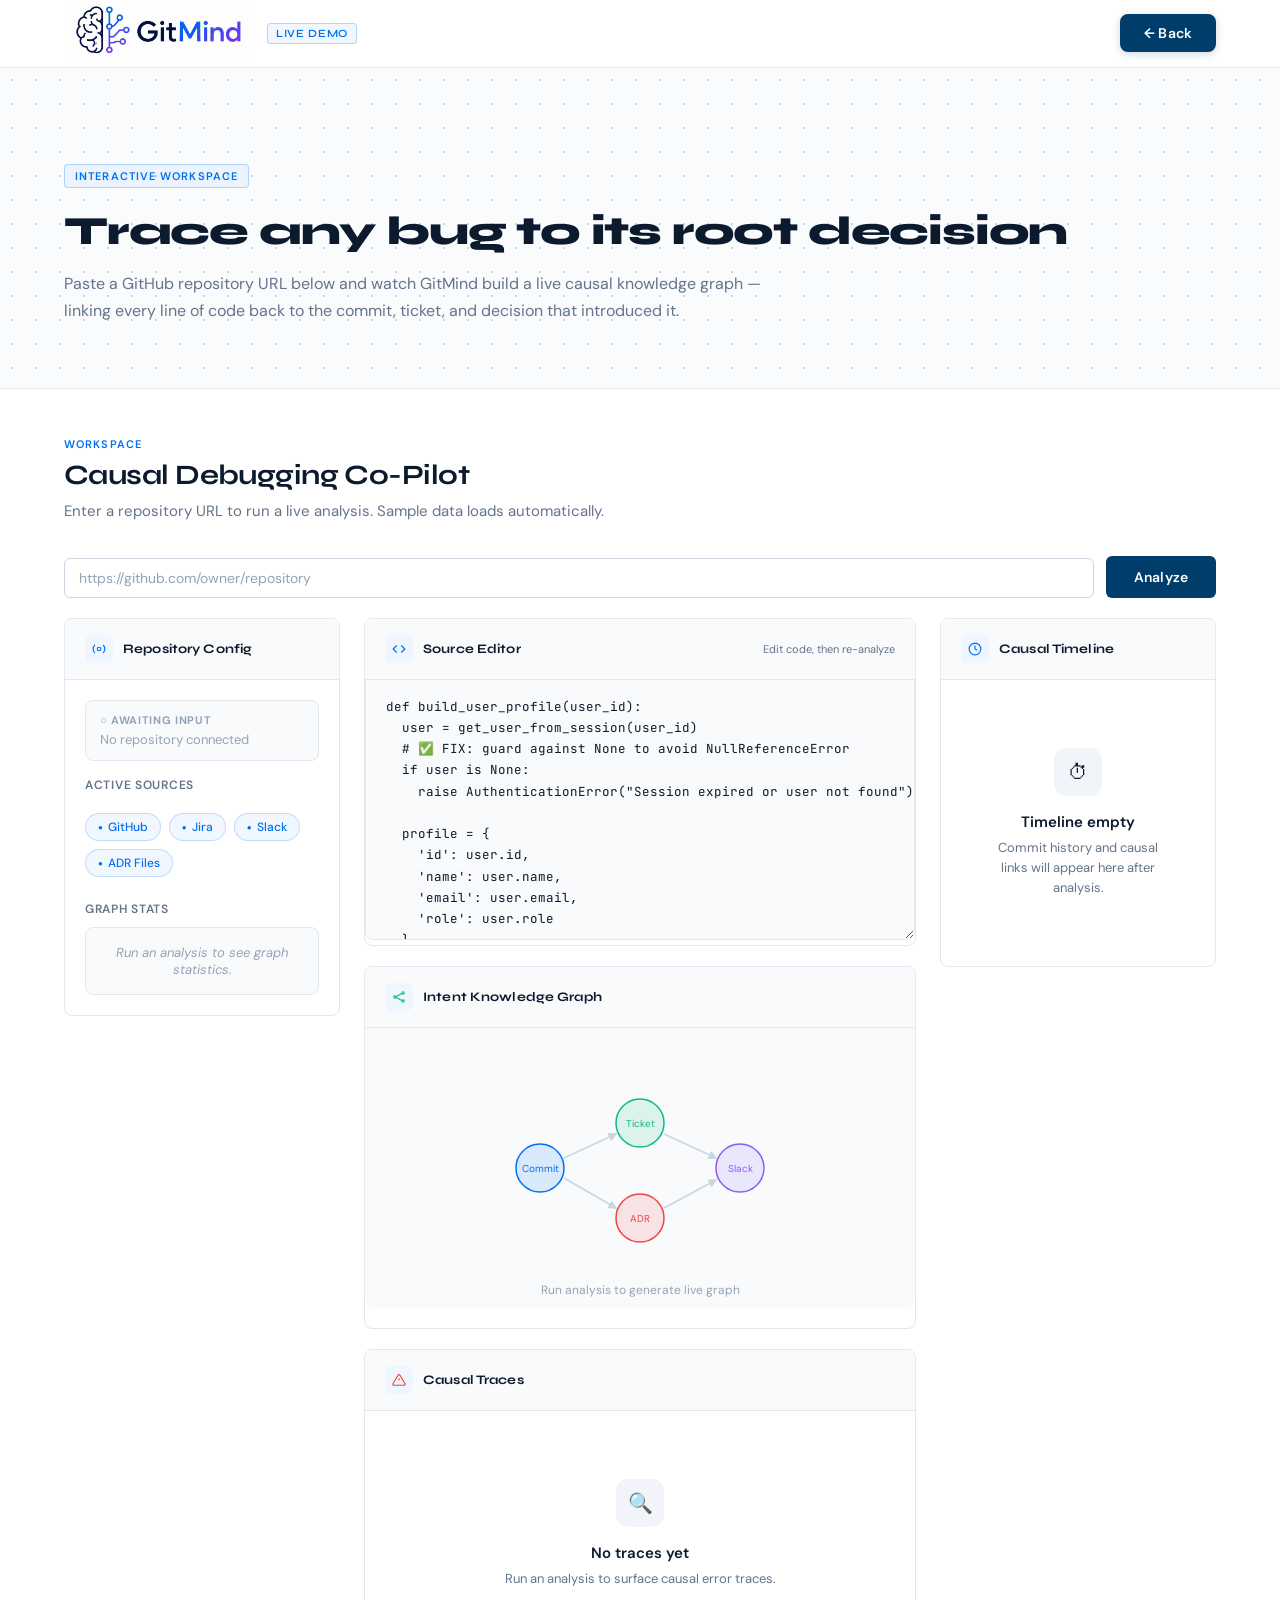
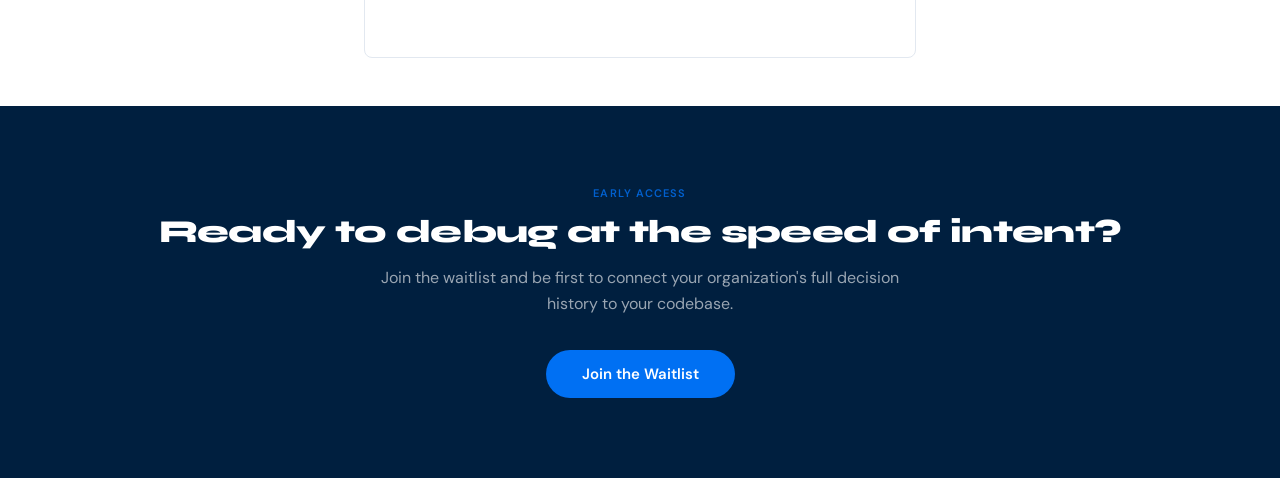
==== frontend/demo.html @ 5cb8a707 "Fix logo image tag indentation in demo.html" ====
<!DOCTYPE html>
<html lang="en">
<head>
<meta charset="UTF-8">
<meta name="viewport" content="width=device-width, initial-scale=1.0">
<title>GitMind - Request Demo</title>
<link rel="icon" type="image/jpeg" href="assets/GitMind_favicon.jpeg">
<link rel="stylesheet" href="style.css">
</head>
<body>

<a href="index.html" class="gm-back-btn">&larr; Back</a>

<div class="gm-nav">
  <div class="gm-nav-brand">
    <img src="assets/GitMind_logo.jpeg" class="gm-logo-img" alt="GitMind">
    <span class="gm-nav-badge">Live Demo</span>
  </div>
</div>

<div class="dm-hero">
  <div class="dm-hero-tag">Interactive Workspace</div>
  <div class="dm-hero-h1">Trace any bug to its root decision</div>
  <div class="dm-hero-sub">
    Paste a GitHub repository URL below and watch GitMind build a live causal knowledge
    graph &mdash; linking every line of code back to the commit, ticket, and decision that
    introduced it.
  </div>
</div>

<div class="dm-workspace">
  <span class="dm-section-label">Workspace</span>
  <div class="dm-h2" style="margin-bottom:6px;">Causal Debugging Co-Pilot</div>
  <div class="dm-sub">Enter a repository URL to run a live analysis. Sample data loads automatically.</div>

  <form id="analyzeForm" class="dm-input-row" autocomplete="off">
    <input type="text" id="repoUrlInput" class="gm-text-input" placeholder="https://github.com/owner/repository" aria-label="GitHub Repository URL">
    <button type="submit" class="gm-btn dm-analyze-btn" id="analyzeBtn">Analyze</button>
  </form>

  <div class="dm-three-col">
    <!-- LEFT: Config & filters -->
    <div id="leftCol">
      <div class="dm-panel">
        <div class="dm-panel-header">
          <div class="dm-panel-icon">
            <svg width="14" height="14" viewBox="0 0 24 24" fill="none" stroke="#0070F3" stroke-width="2">
              <circle cx="12" cy="12" r="3"/><path d="M19.07 4.93a10 10 0 0 1 0 14.14M4.93 4.93a10 10 0 0 0 0 14.14"/>
            </svg>
          </div>
          <span class="dm-panel-title">Repository Config</span>
        </div>
        <div class="dm-panel-body">
          <div id="statusBox">
            <div class="dm-status-box dm-status-waiting">
              <div class="dm-status-label-waiting">&#9675; Awaiting Input</div>
              <div class="dm-status-empty">No repository connected</div>
            </div>
          </div>
          <div class="dm-sidehead-first">Active Sources</div>
          <div class="dm-chips">
            <span class="dm-chip">GitHub</span>
            <span class="dm-chip">Jira</span>
            <span class="dm-chip">Slack</span>
            <span class="dm-chip">ADR Files</span>
          </div>
          <div class="dm-sidehead">Graph Stats</div>
          <div id="statsBox">
            <div class="dm-stat-empty">Run an analysis to see graph statistics.</div>
          </div>
        </div>
      </div>
    </div>

    <!-- MIDDLE: Code + Graph + Traces -->
    <div id="midCol">
      <div class="dm-panel" style="margin-bottom:20px;">
        <div class="dm-panel-header">
          <div class="dm-panel-icon">
            <svg width="14" height="14" viewBox="0 0 24 24" fill="none" stroke="#0070F3" stroke-width="2">
              <polyline points="16 18 22 12 16 6"/><polyline points="8 6 2 12 8 18"/>
            </svg>
          </div>
          <span class="dm-panel-title">Source Editor</span>
          <span style="margin-left:auto;font-size:11px;color:#64748B;font-family:'DM Sans',sans-serif;">Edit code, then re-analyze</span>
        </div>
        <div class="dm-panel-body" style="padding:0;">
          <textarea id="codeEditor" class="dm-code" spellcheck="false"></textarea>
        </div>
      </div>

      <div class="dm-panel" style="margin-bottom:20px;">
        <div class="dm-panel-header">
          <div class="dm-panel-icon">
            <svg width="14" height="14" viewBox="0 0 24 24" fill="none" stroke="#10B981" stroke-width="2">
              <circle cx="5" cy="12" r="2"/><circle cx="19" cy="5" r="2"/><circle cx="19" cy="19" r="2"/>
              <line x1="7" y1="11" x2="17" y2="6"/><line x1="7" y1="13" x2="17" y2="18"/>
            </svg>
          </div>
          <span class="dm-panel-title">Intent Knowledge Graph</span>
        </div>
        <div class="dm-panel-body" style="padding:0; min-height:300px;" id="graphPanelBody">
          <div style="display:flex;align-items:center;justify-content:center;height:280px;background:#F8FAFC;border-radius:0 0 8px 8px;position:relative;">
            <svg viewBox="0 0 320 200" width="320" height="200" xmlns="http://www.w3.org/2000/svg">
              <circle cx="60" cy="100" r="24" fill="#0070F320" stroke="#0070F3" stroke-width="1.5"/>
              <text x="60" y="104" text-anchor="middle" font-size="10" fill="#0070F3">Commit</text>
              <circle cx="160" cy="55" r="24" fill="#10B98120" stroke="#10B981" stroke-width="1.5"/>
              <text x="160" y="59" text-anchor="middle" font-size="10" fill="#10B981">Ticket</text>
              <circle cx="260" cy="100" r="24" fill="#8B5CF620" stroke="#8B5CF6" stroke-width="1.5"/>
              <text x="260" y="104" text-anchor="middle" font-size="10" fill="#8B5CF6">Slack</text>
              <circle cx="160" cy="150" r="24" fill="#EF444420" stroke="#EF4444" stroke-width="1.5"/>
              <text x="160" y="154" text-anchor="middle" font-size="10" fill="#EF4444">ADR</text>
              <line x1="84" y1="90" x2="136" y2="66" stroke="#CBD5E1" stroke-width="1.5" marker-end="url(#arr)"/>
              <line x1="184" y1="66" x2="236" y2="90" stroke="#CBD5E1" stroke-width="1.5" marker-end="url(#arr)"/>
              <line x1="84" y1="110" x2="136" y2="140" stroke="#CBD5E1" stroke-width="1.5" marker-end="url(#arr)"/>
              <line x1="184" y1="140" x2="236" y2="112" stroke="#CBD5E1" stroke-width="1.5" marker-end="url(#arr)"/>
              <defs>
                <marker id="arr" markerWidth="6" markerHeight="6" refX="5" refY="3" orient="auto">
                  <path d="M0,0 L0,6 L6,3 z" fill="#CBD5E1"/>
                </marker>
              </defs>
            </svg>
            <div style="position:absolute;bottom:10px;font-size:12px;color:#94A3B8;">Run analysis to generate live graph</div>
          </div>
        </div>
      </div>

      <div class="dm-panel">
        <div class="dm-panel-header">
          <div class="dm-panel-icon">
            <svg width="14" height="14" viewBox="0 0 24 24" fill="none" stroke="#EF4444" stroke-width="2">
              <path d="M10.29 3.86L1.82 18a2 2 0 0 0 1.71 3h16.94a2 2 0 0 0 1.71-3L13.71 3.86a2 2 0 0 0-3.42 0z"/>
              <line x1="12" y1="9" x2="12" y2="13"/><line x1="12" y1="17" x2="12.01" y2="17"/>
            </svg>
          </div>
          <span class="dm-panel-title">Causal Traces</span>
        </div>
        <div class="dm-panel-body" id="tracesBody">
          <div class="dm-empty">
            <div class="dm-empty-icon">&#128269;</div>
            <div class="dm-empty-title">No traces yet</div>
            <div class="dm-empty-desc">Run an analysis to surface causal error traces.</div>
          </div>
        </div>
      </div>

      <!-- Repository commits & files (live) — appears only when GitHub data present -->
      <div id="repoExplorer" style="display:none; margin-top:24px;">
        <h3 style="font-family:'Syne',sans-serif;font-size:18px;margin-bottom:12px;">Repository commits &amp; files (live)</h3>
        <p id="defaultBranchLine" style="font-size:13px;color:#64748B;margin-bottom:12px;"></p>

        <div style="display:flex;align-items:center;gap:12px;margin-bottom:16px;flex-wrap:wrap;">
          <label style="font-size:13px;font-weight:600;">Branch</label>
          <select id="branchSelect" class="gm-text-input" style="max-width:240px;"></select>
        </div>

        <div style="display:flex;align-items:center;gap:8px;margin-bottom:16px;">
          <button id="prevPageBtn" class="gm-btn-outline" style="padding:6px 16px;">Prev</button>
          <button id="nextPageBtn" class="gm-btn-outline" style="padding:6px 16px;">Next</button>
          <span id="pageLabel" style="font-size:13px;color:#64748B;">Page: 1</span>
        </div>

        <div id="commitsList"></div>

        <hr style="border:none;border-top:1px solid #E2E8F0;margin:24px 0;">
        <h4 style="font-family:'Syne',sans-serif;font-size:15px;margin-bottom:12px;">Repository Files</h4>
        <input type="text" id="fileFilterInput" class="gm-text-input" placeholder="Filter files" style="width:100%;margin-bottom:12px;">
        <select id="fileSelect" class="gm-text-input" style="width:100%;margin-bottom:12px;"></select>
        <div id="filePreview"></div>
      </div>
    </div>

    <!-- RIGHT: Timeline -->
    <div id="rightCol">
      <div class="dm-panel">
        <div class="dm-panel-header">
          <div class="dm-panel-icon">
            <svg width="14" height="14" viewBox="0 0 24 24" fill="none" stroke="#0070F3" stroke-width="2">
              <circle cx="12" cy="12" r="10"/><polyline points="12 6 12 12 16 14"/>
            </svg>
          </div>
          <span class="dm-panel-title">Causal Timeline</span>
        </div>
        <div class="dm-panel-body" id="timelineBody">
          <div class="dm-empty">
            <div class="dm-empty-icon">&#9201;</div>
            <div class="dm-empty-title">Timeline empty</div>
            <div class="dm-empty-desc">Commit history and causal links will appear here after analysis.</div>
          </div>
        </div>
      </div>
    </div>
  </div>
</div>

<div class="dm-cta">
  <div class="dm-cta-label">Early Access</div>
  <div class="dm-cta-h2">Ready to debug at the speed of intent?</div>
  <div class="dm-cta-sub">
    Join the waitlist and be first to connect your organization's full decision history
    to your codebase.
  </div>
  <a href="index.html#get-access" class="dm-cta-btn">Join the Waitlist</a>
</div>

<script src="config.js"></script>
<script src="demo.js"></script>
</body>
</html>
---- frontend/style.css ----
@import url('https://fonts.googleapis.com/css2?family=DM+Sans:ital,wght@0,400;0,500;0,600;0,700;1,400&family=Syne:wght@700;800&family=JetBrains+Mono:wght@400;500&display=swap');

*, *::before, *::after { box-sizing: border-box; margin: 0; padding: 0; }
html { scroll-behavior: smooth; }
html, body { font-family: 'DM Sans', sans-serif; background: #FFFFFF; color: #0F172A; }

.gm-logo-img { height: 3.5em; vertical-align: middle; transform: translateY(-2px); }
.gm-logo-img-sm { height: 2.2em; vertical-align: middle; transform: translateY(-2px); }

/* Navbar */
.gm-nav {
position: fixed; top: 0; left: 0; right: 0; height: 68px;
background: rgba(255,255,255,0.97); backdrop-filter: blur(8px);
border-bottom: 1px solid #E2E8F0; z-index: 999;
display: flex; align-items: center; padding: 0 64px;
}
.gm-nav-brand {
font-family: 'Syne', sans-serif; font-size: 18px; font-weight: 800;
color: #003D6B; display: flex; align-items: center; gap: 8px;
}
.gm-nav-dot {
width: 8px; height: 8px; border-radius: 50%;
background: #0070F3; flex-shrink: 0;
}
.gm-nav-links {
position: absolute; left: 50%; transform: translateX(-50%);
display: flex; gap: 36px; list-style: none;
}
.gm-nav-links a {
color: #475569; font-size: 14px; font-weight: 500;
text-decoration: none; transition: color 0.15s; cursor: pointer;
}
.gm-nav-links a:hover { color: #003D6B; }
.gm-nav-cta { position: absolute; right: 64px; }
.gm-nav-badge {
font-size: 11px; font-weight: 600; letter-spacing: 0.06em; text-transform: uppercase;
color: #0070F3; border: 1px solid rgba(0,112,243,0.25); background: rgba(0,112,243,0.06);
border-radius: 4px; padding: 3px 8px; margin-left: 10px;
}

.gm-btn {
background: #003D6B; color: #FFFFFF; border: none; border-radius: 6px;
padding: 10px 22px; font-family: 'DM Sans', sans-serif;
font-size: 14px; font-weight: 600; cursor: pointer;
transition: background 0.15s, transform 0.15s; display: inline-block;
text-decoration: none; letter-spacing: 0.01em;
}
.gm-btn:hover { background: #002855; transform: translateY(-1px); }
.gm-btn-outline {
background: transparent; color: #003D6B; border: 1.5px solid #003D6B;
border-radius: 50px; padding: 9px 20px; font-family: 'DM Sans', sans-serif;
font-size: 14px; font-weight: 500; cursor: pointer;
transition: all 0.15s; display: inline-block;
}
.gm-btn-outline:hover { background: #003D6B; color: #FFFFFF; }
.gm-btn-full { width: 100%; text-align: center; }

/* Back button (demo page) */
.gm-back-btn {
  position: fixed; top: 14px; right: 64px; z-index: 1000;
  background: #003D6B; color: #FFFFFF; font-size: 14px; font-weight: 600;
  text-decoration: none; border: 2px solid #003D6B;
  border-radius: 8px; padding: 8px 22px;
  transition: all 0.15s; display: inline-flex; align-items: center;
  font-family: 'DM Sans', sans-serif;
  white-space: nowrap; box-shadow: 0 2px 8px rgba(0,61,107,0.2);
  letter-spacing: 0.01em;
}
.gm-back-btn:hover { background: #002855; border-color: #002855; transform: translateY(-1px); }

/* Text input (shared look) */
.gm-text-input, .stTextInput-like {
border: 1.5px solid #CBD5E1; border-radius: 6px;
padding: 10px 14px; font-family: 'DM Sans', sans-serif;
font-size: 14px; background: #FFFFFF;
color: #0F172A; transition: border-color 0.15s, box-shadow 0.15s;
outline: none;
}
.gm-text-input:focus {
border-color: #0070F3;
box-shadow: 0 0 0 3px rgba(0,112,243,0.12);
}
.gm-text-input::placeholder { color: #94A3B8; }

/* Tag */
.gm-tag {
display: inline-block; font-size: 11px; font-weight: 600;
letter-spacing: 0.1em; text-transform: uppercase; color: #0070F3;
border: 1px solid rgba(0,112,243,0.25); background: rgba(0,112,243,0.06);
border-radius: 4px; padding: 4px 10px; margin-bottom: 24px;
}

/* Hero */
.gm-hero {
background-color: #FAFBFC;
background-image: radial-gradient(circle, #CBD5E1 0.8px, transparent 0.8px);
background-size: 24px 24px;
padding: 96px 64px 80px; margin-top: 68px; border-bottom: 1px solid #E2E8F0;
}
.gm-hero-grid {
  display: flex; gap: 48px; align-items: center;
}
.gm-hero-left { flex: 1.2; min-width: 0; }
.gm-hero-right { flex: 0.8; min-width: 0; }
.gm-h1 {
font-family: 'Syne', sans-serif; font-size: 50px; font-weight: 800;
color: #0C1A2E; line-height: 1.15; letter-spacing: -0.03em; margin-bottom: 20px;
max-width: 560px;
}
.gm-hero-sub {
font-size: 17px; font-weight: 400; color: #475569; line-height: 1.7;
max-width: 480px; margin-bottom: 36px;
}
.gm-hero-btn-row { display: flex; gap: 12px; }
.gm-hero-btn { flex: 1; text-align: center; }

/* Diagram */
.gm-diagram {
background: #FFFFFF; border: 1px solid #E2E8F0; border-radius: 12px;
padding: 32px 28px; box-shadow: 0 4px 24px rgba(0,0,0,0.06);
}
.gm-diagram-title {
font-family: 'Syne', sans-serif; font-size: 11px; font-weight: 700;
color: #94A3B8; letter-spacing: 0.08em; text-transform: uppercase;
margin-bottom: 20px; text-align: center;
}
.gm-node {
display: flex; align-items: center; gap: 12px; padding: 10px 14px;
background: #F8FAFC; border: 1px solid #E2E8F0; border-radius: 6px;
font-size: 13px; font-weight: 500; color: #334155; margin-bottom: 8px;
}
.gm-node-dot {
width: 28px; height: 28px; background: #EFF6FF; border-radius: 4px;
flex-shrink: 0; display: flex; align-items: center;
justify-content: center; font-size: 11px; font-weight: 700;
color: #0070F3; font-family: 'Syne', sans-serif;
}
.gm-diagram-arrow {
text-align: center; color: #CBD5E1; font-size: 18px; margin: 8px 0;
}
.gm-diagram-output {
background: #003D6B; color: #FFFFFF; border-radius: 6px;
padding: 12px 14px; display: flex; align-items: center; gap: 10px;
font-size: 13px; font-weight: 500; margin-top: 4px;
}
.gm-output-icon-box {
  width:28px;height:28px;background:rgba(255,255,255,0.15);border-radius:4px;
  display:flex;align-items:center;justify-content:center;flex-shrink:0;
}
.gm-output-sub {
opacity: 0.65; font-size: 11px; letter-spacing: 0.04em;
text-transform: uppercase; margin-bottom: 2px;
}

/* Trust bar */
.gm-trust {
background: #F8FAFC; border-bottom: 1px solid #E2E8F0;
padding: 20px 64px; display: flex; align-items: center;
justify-content: center; gap: 0;
}
.gm-trust-label {
font-size: 11px; color: #94A3B8; font-weight: 600;
letter-spacing: 0.08em; text-transform: uppercase;
margin-right: 32px; white-space: nowrap;
}
.gm-trust-item {
font-size: 13px; font-weight: 600; color: #94A3B8;
padding: 0 24px; border-right: 1px solid #E2E8F0;
}
.gm-trust-item:last-child { border-right: none; }

/* Sections */
.gm-section { background: #FFFFFF; padding: 80px 64px; }
.gm-section-grey { background: #F4F6F8; }
.gm-section-label {
font-size: 11px; font-weight: 600; letter-spacing: 0.1em;
text-transform: uppercase; color: #0070F3; margin-bottom: 12px; display: block;
}
.gm-h2 {
font-family: 'Syne', sans-serif; font-size: 32px; font-weight: 700;
color: #0C1A2E; letter-spacing: -0.02em; line-height: 1.2; margin-bottom: 8px;
}
.gm-section-sub {
font-size: 15px; color: #64748B; line-height: 1.65; max-width: 480px; margin-bottom: 48px;
}
.gm-center { text-align: center; display: block; }
.gm-h2-waitlist { text-align: center; margin-bottom: 32px; }

/* Steps */
.gm-steps-grid {
  display: grid; grid-template-columns: repeat(4, 1fr); gap: 32px;
}
.gm-step-col { padding: 0 8px; }
.gm-step-line {
width: 100%; height: 1px;
background: linear-gradient(to right, #0070F3, #E2E8F0);
margin-bottom: 20px;
}
.gm-step-num {
font-family: 'Syne', sans-serif; font-size: 11px; font-weight: 700;
color: #0070F3; letter-spacing: 0.08em; margin-bottom: 12px;
}
.gm-step-title { font-size: 15px; font-weight: 600; color: #0C1A2E; margin-bottom: 8px; }
.gm-step-desc { font-size: 13px; color: #64748B; line-height: 1.6; }

/* Feature cards */
.gm-features-grid {
  display: grid; grid-template-columns: repeat(3, 1fr); gap: 32px;
}
.gm-card {
background: #FFFFFF; border: 1px solid #E2E8F0; border-radius: 8px;
padding: 28px; position: relative; overflow: hidden;
transition: box-shadow 0.2s, border-color 0.2s; height: 100%;
}
.gm-card::before {
content: ''; position: absolute; top: 0; left: 0; right: 0;
height: 2px; background: #003D6B; transition: background 0.2s;
}
.gm-card:hover { box-shadow: 0 8px 24px rgba(0,0,0,0.08); border-color: #CBD5E1; }
.gm-card:hover::before { background: #0070F3; }
.gm-card-icon {
width: 36px; height: 36px; background: #EFF6FF; border-radius: 6px;
display: flex; align-items: center; justify-content: center;
margin-bottom: 16px;
}
.gm-card-title { font-size: 15px; font-weight: 600; color: #0C1A2E; margin-bottom: 10px; }
.gm-card-desc { font-size: 13px; color: #64748B; line-height: 1.6; }

/* Integrations */
.gm-integrations { background: #0C1A2E; padding: 80px 64px; text-align: left; }
.gm-integrations-label {
font-size:11px;font-weight:600;letter-spacing:0.1em;text-transform:uppercase;
color:rgba(0,112,243,0.7);margin-bottom:12px;display:block;font-family:'DM Sans',sans-serif;
}
.gm-integrations-h2 {
font-family:'Syne',sans-serif;font-size:32px;font-weight:700;color:#FFFFFF;
letter-spacing:-0.02em;line-height:1.2;margin-bottom:12px;
}
.gm-integrations-sub {
font-size:15px;color:#94A3B8;max-width:480px;line-height:1.65;margin-bottom:48px;
font-family:'DM Sans',sans-serif;
}
.gm-integrations-grid {
display:grid;grid-template-columns:repeat(4,1fr);gap:12px;margin-bottom:32px;
}
.gm-int-item {
background:rgba(255,255,255,0.05);border:1px solid rgba(255,255,255,0.1);
border-radius:6px;padding:24px 12px;text-align:center;font-family:'DM Sans',sans-serif;
font-size:13px;font-weight:500;color:#CBD5E1;
}
.gm-int-abbr {
font-size:18px;font-family:'Syne',sans-serif;font-weight:700;color:#475569;
margin-bottom:10px;
}
.gm-integrations-more {
font-size:13px;color:rgba(255,255,255,0.35);font-family:'DM Sans',sans-serif;
}
.gm-integrations-request { color:#0070F3;cursor:pointer;font-weight:500; }

/* Waitlist */
.gm-waitlist-wrap { max-width: 540px; margin: 0 auto; text-align: center; }
.gm-waitlist-form { display: flex; flex-direction: column; gap: 12px; text-align: left; }
.gm-waitlist-count {
font-size: 12px; color: #94A3B8; text-align: center; margin-top: 12px;
}
.gm-form-msg { font-size: 13px; margin-top: 10px; text-align: center; min-height: 18px; }
.gm-form-msg.error { color: #DC2626; }
.gm-form-msg.warning { color: #B45309; }
.gm-form-msg.success { color: #15803D; }
.gm-no-spam {
font-size: 12px; color: #94A3B8; text-align: center; margin-top: 16px;
font-family: 'DM Sans', sans-serif;
}

/* Footer */
.gm-footer { background: #0C1A2E; padding: 56px 64px 0; }
.gm-footer-grid {
display: grid; grid-template-columns: 1.5fr 1fr 1fr;
gap: 64px; padding-bottom: 40px;
}
.gm-footer-brand {
font-family: 'Syne', sans-serif; font-size: 16px; font-weight: 700;
color: #FFFFFF; display: flex; align-items: center; gap: 8px; margin-bottom: 8px;
}
.gm-footer-tagline { font-size: 13px; color: #475569; }
.gm-footer-col-label {
font-size: 11px; font-weight: 600; letter-spacing: 0.08em;
text-transform: uppercase; color: #475569; margin-bottom: 16px;
}
.gm-footer-link {
display: block; font-size: 13px; color: #64748B;
margin-bottom: 10px; transition: color 0.15s; text-decoration: none; cursor: pointer;
}
.gm-footer-link:hover { color: #FFFFFF; }
.gm-footer-socials { display: flex; gap: 10px; margin-top: 20px; }
.gm-footer-social {
width: 30px; height: 30px; border-radius: 6px;
border: 1px solid rgba(255,255,255,0.1);
display: flex; align-items: center; justify-content: center;
font-size: 12px; font-weight: 600; color: #475569;
cursor: pointer; transition: border-color 0.15s, color 0.15s;
font-family: 'Syne', sans-serif;
}
.gm-footer-social:hover { border-color: rgba(255,255,255,0.3); color: #FFFFFF; }
.gm-footer-bottom {
border-top: 1px solid rgba(255,255,255,0.06); padding: 20px 0;
display: flex; justify-content: space-between; align-items: center;
font-size: 12px; color: #334155;
}

@media (max-width: 768px) {
.gm-nav { padding: 0 24px; }
.gm-nav-links { display: none; }
.gm-hero { padding: 88px 24px 60px; }
.gm-hero-grid { flex-direction: column; }
.gm-h1 { font-size: 34px; }
.gm-trust { flex-direction: column; gap: 16px; padding: 20px 24px; }
.gm-trust-label { margin-right: 0; }
.gm-footer { padding: 40px 24px 0; }
.gm-footer-grid { grid-template-columns: 1fr; gap: 32px; }
.gm-steps-grid { grid-template-columns: 1fr 1fr; }
.gm-features-grid { grid-template-columns: 1fr; }
.gm-back-btn { right: 20px !important; top: 16px !important; padding: 6px 14px !important; font-size: 13px !important; }
}

/* ============================================================
   DEMO PAGE (req_demo) — mirrors req_demo.py CSS exactly
   ============================================================ */
.dm-hero {
  background-color: #FAFBFC;
  background-image: radial-gradient(circle, #CBD5E1 0.8px, transparent 0.8px);
  background-size: 24px 24px;
  padding: 96px 64px 64px; margin-top: 68px; border-bottom: 1px solid #E2E8F0;
}
.dm-hero-tag {
  display: inline-block; font-size: 11px; font-weight: 600;
  letter-spacing: 0.1em; text-transform: uppercase; color: #0070F3;
  border: 1px solid rgba(0,112,243,0.25); background: rgba(0,112,243,0.06);
  border-radius: 4px; padding: 4px 10px; margin-bottom: 20px;
}
.dm-hero-h1 {
  font-family: 'Syne', sans-serif; font-size: 40px; font-weight: 800;
  color: #0C1A2E; line-height: 1.15; letter-spacing: -0.03em; margin-bottom: 16px;
}
.dm-hero-sub {
  font-size: 16px; font-weight: 400; color: #64748B; line-height: 1.7; margin-bottom: 0;
  max-width: 720px;
}

.dm-workspace { padding: 48px 64px; background: #FFFFFF; }
.dm-section-label {
  font-size: 11px; font-weight: 600; letter-spacing: 0.1em;
  text-transform: uppercase; color: #0070F3; margin-bottom: 8px; display: block;
}
.dm-h2 {
  font-family: 'Syne', sans-serif; font-size: 28px; font-weight: 700;
  color: #0C1A2E; letter-spacing: -0.02em; line-height: 1.2; margin-bottom: 6px;
}
.dm-sub {
  font-size: 15px; color: #64748B; line-height: 1.65; margin-bottom: 32px;
}

.dm-panel {
  background: #FFFFFF; border: 1px solid #E2E8F0; border-radius: 8px;
  overflow: hidden; height: 100%;
}
.dm-panel-header {
  padding: 16px 20px; border-bottom: 1px solid #E2E8F0;
  display: flex; align-items: center; gap: 10px; background: #F8FAFC;
}
.dm-panel-icon {
  width: 28px; height: 28px; border-radius: 6px; background: #EFF6FF;
  display: flex; align-items: center; justify-content: center; flex-shrink: 0;
}
.dm-panel-title {
  font-family: 'Syne', sans-serif; font-size: 13px; font-weight: 700;
  color: #0C1A2E; letter-spacing: 0.01em;
}
.dm-panel-body { padding: 20px; }

.dm-input-row {
  display: flex; gap: 12px; align-items: flex-end; margin-bottom: 20px; flex-wrap: wrap;
}
.dm-input-row .gm-text-input { flex: 1; min-width: 240px; }
.dm-analyze-btn { height: 42px; padding: 0 28px; white-space: nowrap; }

.dm-code {
  background: #F8FAFC; border: 1px solid #E2E8F0; border-radius: 0 0 8px 8px;
  padding: 16px 20px; font-family: 'JetBrains Mono', monospace; font-size: 12.5px;
  color: #0F172A; white-space: pre; overflow-x: auto; line-height: 1.7;
  width: 100%; border-top: none; resize: vertical; min-height: 260px;
  outline: none;
}
.dm-code:focus { box-shadow: 0 0 0 2px rgba(0,112,243,0.2) inset; }

.dm-trace {
  border: 1px solid #E2E8F0; border-radius: 8px; overflow: hidden; margin-bottom: 16px;
  transition: box-shadow 0.2s, border-color 0.2s;
}
.dm-trace:hover { box-shadow: 0 4px 16px rgba(0,0,0,0.06); border-color: #CBD5E1; }
.dm-trace-header {
  padding: 12px 16px; display: flex; align-items: center; gap: 10px; background: #F8FAFC;
  border-bottom: 1px solid #E2E8F0;
}
.dm-trace-sev {
  font-size: 10px; font-weight: 700; letter-spacing: 0.08em; text-transform: uppercase;
  border-radius: 4px; padding: 3px 8px;
}
.dm-trace-type { font-size: 14px; font-weight: 600; color: #0C1A2E; }
.dm-trace-body { padding: 16px; }
.dm-trace-row { display: flex; gap: 8px; margin-bottom: 10px; align-items: flex-start; }
.dm-trace-key {
  font-size: 12px; font-weight: 600; color: #64748B; min-width: 80px; flex-shrink: 0;
  padding-top: 1px;
}
.dm-trace-val {
  font-size: 13px; color: #0F172A; line-height: 1.55; font-family: 'DM Sans', sans-serif;
}
.dm-trace-file {
  font-family: 'JetBrains Mono', monospace; font-size: 12px; color: #0070F3;
  background: rgba(0,112,243,0.06); border-radius: 4px; padding: 2px 6px;
}
.dm-trace-fix {
  margin-top: 12px; padding: 12px 16px; background: rgba(0,61,107,0.04);
  border: 1px solid rgba(0,61,107,0.12); border-radius: 6px;
  border-left: 3px solid #003D6B;
}
.dm-trace-fix-label {
  font-size: 11px; font-weight: 700; letter-spacing: 0.06em; text-transform: uppercase;
  color: #003D6B; margin-bottom: 6px;
}
.dm-trace-fix-text {
  font-size: 12.5px; color: #334155; font-family: 'JetBrains Mono', monospace; line-height: 1.55;
}

.dm-timeline { position: relative; padding-left: 24px; }
.dm-timeline::before {
  content: ''; position: absolute; left: 7px; top: 6px; bottom: 0;
  width: 2px; background: linear-gradient(to bottom, #0070F3, #E2E8F0);
}
.dm-tl-item { position: relative; margin-bottom: 24px; }
.dm-tl-dot {
  position: absolute; left: -24px; top: 4px; width: 10px; height: 10px;
  border-radius: 50%; background: #FFFFFF; border: 2px solid #0070F3;
  box-shadow: 0 0 0 3px rgba(0,112,243,0.12);
}
.dm-tl-sha {
  font-family: 'JetBrains Mono', monospace; font-size: 11px; color: #0070F3;
  background: rgba(0,112,243,0.08); border-radius: 4px; padding: 2px 6px;
  display: inline-block; margin-bottom: 5px;
}
.dm-tl-msg { font-size: 13px; font-weight: 500; color: #0F172A; line-height: 1.4; margin-bottom: 4px; }
.dm-tl-meta { font-size: 11px; color: #94A3B8; }

.dm-empty { text-align: center; padding: 48px 24px; }
.dm-empty-icon {
  width: 48px; height: 48px; border-radius: 12px; background: #F1F5F9;
  display: flex; align-items: center; justify-content: center;
  margin: 0 auto 16px; font-size: 20px;
}
.dm-empty-title { font-size: 15px; font-weight: 600; color: #0C1A2E; margin-bottom: 6px; }
.dm-empty-desc { font-size: 13px; color: #64748B; line-height: 1.55; }

.dm-chips { display: flex; gap: 8px; flex-wrap: wrap; margin-top: 20px; }
.dm-chip {
  font-size: 12px; font-weight: 500; color: #0070F3;
  background: rgba(0,112,243,0.06); border: 1px solid rgba(0,112,243,0.2);
  border-radius: 50px; padding: 5px 12px; display: inline-flex; align-items: center; gap: 5px;
}
.dm-chip::before { content: '●'; font-size: 8px; }

.dm-loading { text-align: center; padding: 60px 24px; }
.dm-spinner {
  width: 32px; height: 32px; border: 3px solid #E2E8F0; border-top-color: #0070F3;
  border-radius: 50%; animation: spin 0.9s linear infinite; margin: 0 auto 20px;
}
@keyframes spin { to { transform: rotate(360deg); } }
.dm-loading-text {
  font-size: 14px; color: #64748B; font-family: 'DM Sans', sans-serif;
  animation: blink 1.4s ease-in-out infinite;
}
@keyframes blink { 0%,100%{opacity:1} 50%{opacity:0.4} }

.dm-cta { background: #001F3F; padding: 80px 64px; text-align: center; }
.dm-cta-label {
  font-size:11px; font-weight:600; letter-spacing:0.1em; text-transform:uppercase;
  color:rgba(0,112,243,0.8); margin-bottom:12px;
}
.dm-cta-h2 {
  font-family: 'Syne', sans-serif; font-size: 32px; font-weight: 800;
  color: #FFFFFF; letter-spacing: -0.02em; margin-bottom: 14px;
}
.dm-cta-sub { font-size: 16px; color: rgba(255,255,255,0.6); margin-bottom: 32px; line-height: 1.65; max-width: 560px; margin-left:auto; margin-right:auto; }
.dm-cta-btn {
  background: #0070F3; color: #FFFFFF; border: none; border-radius: 50px;
  padding: 14px 36px; font-family: 'DM Sans', sans-serif;
  font-size: 15px; font-weight: 600; cursor: pointer;
  transition: background 0.15s, transform 0.15s; display: inline-block;
  text-decoration: none;
}
.dm-cta-btn:hover { background: #005BB5; transform: translateY(-2px); }

.dm-three-col {
  display: grid; grid-template-columns: 1fr 2fr 1fr; gap: 24px; align-items: start;
}

.dm-status-box {
  border-radius: 8px; padding: 12px 14px; margin-bottom: 16px;
}
.dm-status-connected { background:#F0FDF4; border:1px solid #BBF7D0; }
.dm-status-waiting { background:#F8FAFC; border:1px solid #E2E8F0; }
.dm-status-label-connected {
  font-size:11px;font-weight:700;color:#15803D;letter-spacing:0.06em;text-transform:uppercase;margin-bottom:4px;
}
.dm-status-label-waiting {
  font-size:11px;font-weight:700;color:#94A3B8;letter-spacing:0.06em;text-transform:uppercase;margin-bottom:4px;
}
.dm-status-repo { font-family:'JetBrains Mono',monospace; font-size:12px; color:#0F172A; word-break:break-all; }
.dm-status-empty { font-size:13px; color:#94A3B8; }

.dm-stats-grid { display:grid; grid-template-columns:1fr 1fr; gap:8px; }
.dm-stat-box { background:#F8FAFC; border:1px solid #E2E8F0; border-radius:8px; padding:12px; text-align:center; }
.dm-stat-num { font-family:'Syne',sans-serif; font-size:22px; font-weight:700; }
.dm-stat-label { font-size:11px; color:#64748B; margin-top:2px; }
.dm-stat-empty { background:#F8FAFC; border:1px solid #E2E8F0; border-radius:8px; padding:16px; text-align:center; font-size:13px; color:#94A3B8; font-style:italic; }

.dm-sidehead {
  margin-top:24px; font-size:12px; font-weight:600; color:#64748B;
  text-transform:uppercase; letter-spacing:0.06em; margin-bottom:10px;
}
.dm-sidehead-first { font-size:12px; font-weight:600; color:#64748B; text-transform:uppercase; letter-spacing:0.06em; margin-bottom:10px; }

.dm-banner-info {
  background: rgba(0,112,243,0.06); border: 1px solid rgba(0,112,243,0.25);
  color: #0C4A8C; border-radius: 6px; padding: 10px 14px; font-size: 13px; margin-bottom: 16px;
}
.dm-banner-error {
  background: #FEF2F2; border: 1px solid #FCA5A5; color: #B91C1C;
  border-radius: 6px; padding: 10px 14px; font-size: 13px; margin-bottom: 16px;
}

@media (max-width: 1024px) {
  .dm-hero { padding: 88px 32px 48px; }
  .dm-workspace { padding: 40px 32px; }
  .dm-cta { padding: 64px 32px; }
  .dm-three-col { grid-template-columns: 1fr; }
}
@media (max-width: 768px) {
  .dm-hero { padding: 88px 20px 40px; }
  .dm-hero-h1 { font-size: 28px; }
  .dm-workspace { padding: 32px 20px; }
  .dm-cta { padding: 48px 20px; }
  .dm-cta-h2 { font-size: 24px; }
}
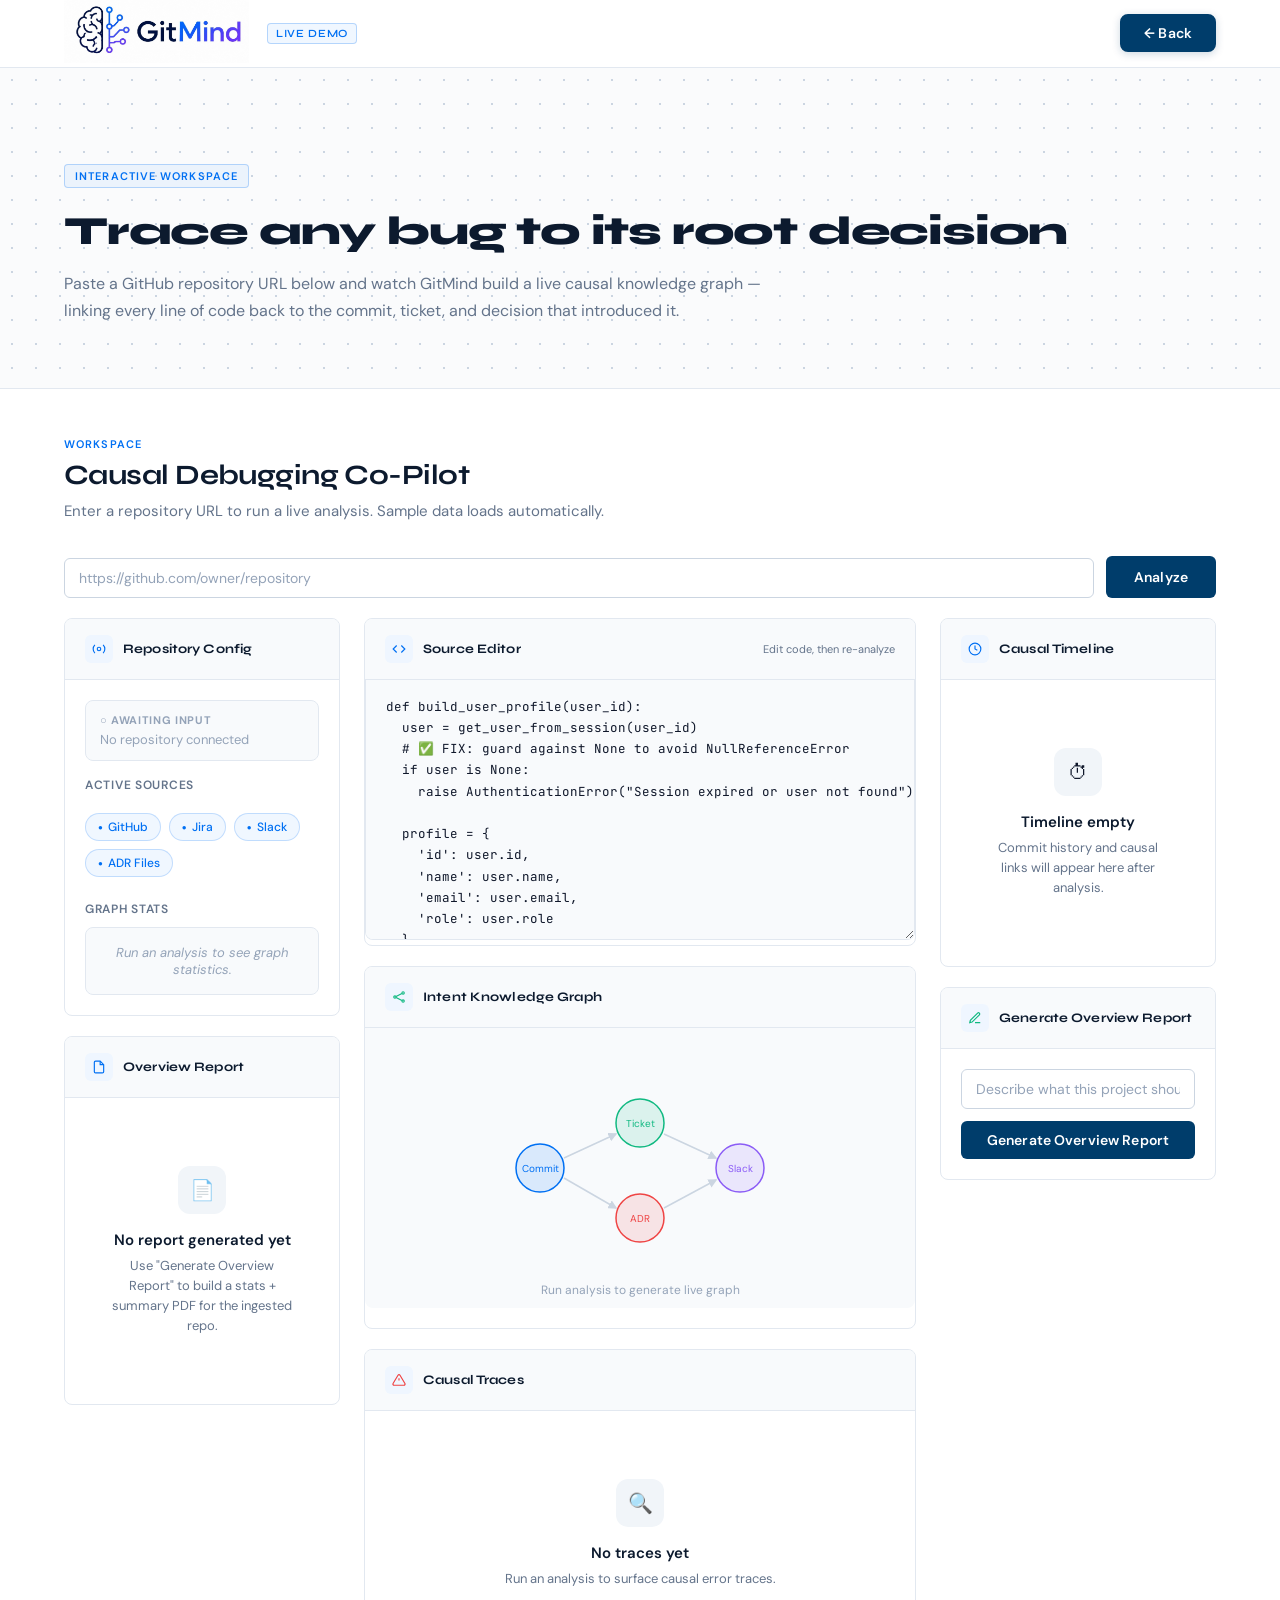
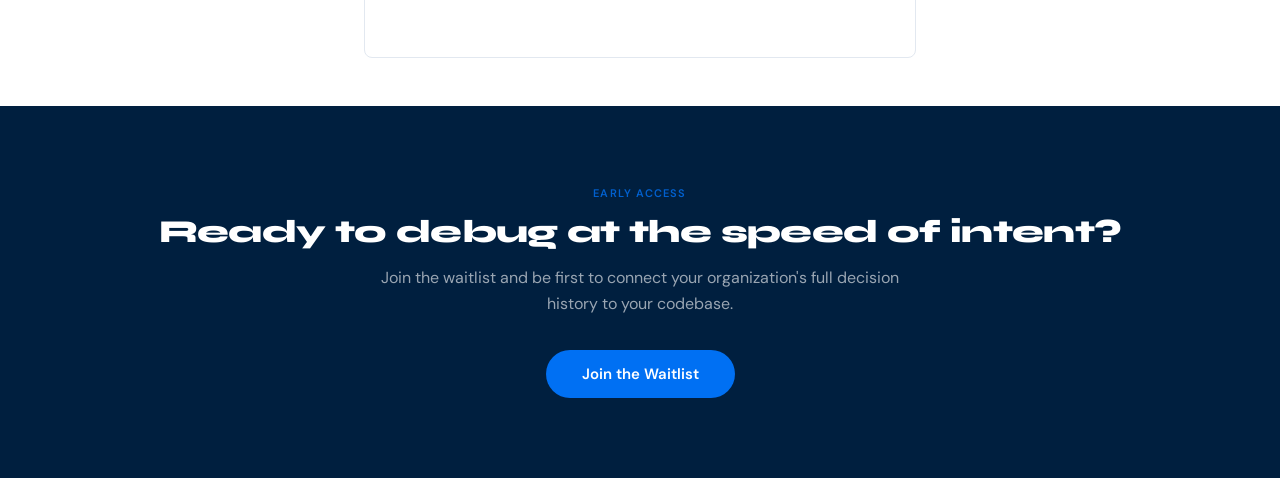
==== commit f7fc7bf8: "Add Overview Report section to demo.html" ====
--- a/frontend/demo.html
+++ b/frontend/demo.html
@@ -67,6 +67,25 @@
           <div class="dm-sidehead">Graph Stats</div>
           <div id="statsBox">
             <div class="dm-stat-empty">Run an analysis to see graph statistics.</div>
+          </div>
+        </div>
+      </div>
+
+      <div class="dm-panel" style="margin-top:20px;">
+        <div class="dm-panel-header">
+          <div class="dm-panel-icon">
+            <svg width="14" height="14" viewBox="0 0 24 24" fill="none" stroke="#0070F3" stroke-width="2">
+              <path d="M14 2H6a2 2 0 0 0-2 2v16a2 2 0 0 0 2 2h12a2 2 0 0 0 2-2V8z"/>
+              <polyline points="14 2 14 8 20 8"/>
+            </svg>
+          </div>
+          <span class="dm-panel-title">Overview Report</span>
+        </div>
+        <div class="dm-panel-body" id="overviewReportBody">
+          <div class="dm-empty">
+            <div class="dm-empty-icon">&#128196;</div>
+            <div class="dm-empty-title">No report generated yet</div>
+            <div class="dm-empty-desc">Use "Generate Overview Report" to build a stats + summary PDF for the ingested repo.</div>
           </div>
         </div>
       </div>
@@ -189,6 +208,22 @@
           </div>
         </div>
       </div>
+
+      <div class="dm-panel" style="margin-top:20px;">
+        <div class="dm-panel-header">
+          <div class="dm-panel-icon">
+            <svg width="14" height="14" viewBox="0 0 24 24" fill="none" stroke="#10B981" stroke-width="2">
+              <path d="M12 20h9"/><path d="M16.5 3.5a2.12 2.12 0 0 1 3 3L7 19l-4 1 1-4Z"/>
+            </svg>
+          </div>
+          <span class="dm-panel-title">Generate Overview Report</span>
+        </div>
+        <div class="dm-panel-body">
+          <input type="text" id="motivePromptInput" class="gm-text-input" placeholder="Describe what this project should do (optional)" style="width:100%;margin-bottom:12px;">
+          <button type="button" id="generateOverviewBtn" class="gm-btn gm-btn-full">Generate Overview Report</button>
+          <div id="overviewReportError" style="display:none;margin-top:10px;font-size:13px;color:#EF4444;"></div>
+        </div>
+      </div>
     </div>
   </div>
 </div>
--- a/frontend/style.css
+++ b/frontend/style.css
@@ -503,6 +503,37 @@
 .dm-three-col {
   display: grid; grid-template-columns: 1fr 2fr 1fr; gap: 24px; align-items: start;
 }
+/* CSS Grid items default to min-width:auto, meaning a track never shrinks
+   below its content's natural size. The graph SVG content can be very
+   wide (scales with commit count); without this, the middle track -- and
+   the whole grid, including the RHS timeline column -- gets stretched to
+   fit it. This is the actual fix for the "RHS timeline gets compressed /
+   page overflows horizontally" bug. */
+.dm-three-col > * { min-width: 0; }
+
+.dm-graph-viewport {
+  position: relative;
+  width: 100%;
+  height: 420px;
+  overflow: hidden;          /* panning replaces native scrollbars */
+  background: #fff;
+  border: 1px solid #E2E8F0;
+  border-radius: 8px;
+  margin-top: 14px;
+  touch-action: none;        /* let our own touch handlers own panning */
+}
+.dm-graph-controls {
+  position: absolute; top: 10px; right: 10px; z-index: 2;
+  display: flex; flex-direction: column; gap: 4px;
+}
+.dm-graph-btn {
+  width: 28px; height: 28px; border-radius: 6px;
+  border: 1px solid #E2E8F0; background: #fff; color: #334155;
+  font-size: 15px; font-weight: 700; line-height: 1; cursor: pointer;
+  display: flex; align-items: center; justify-content: center;
+}
+.dm-graph-btn:hover { background: #F8FAFC; border-color: #CBD5E1; }
+
 
 .dm-status-box {
   border-radius: 8px; padding: 12px 14px; margin-bottom: 16px;
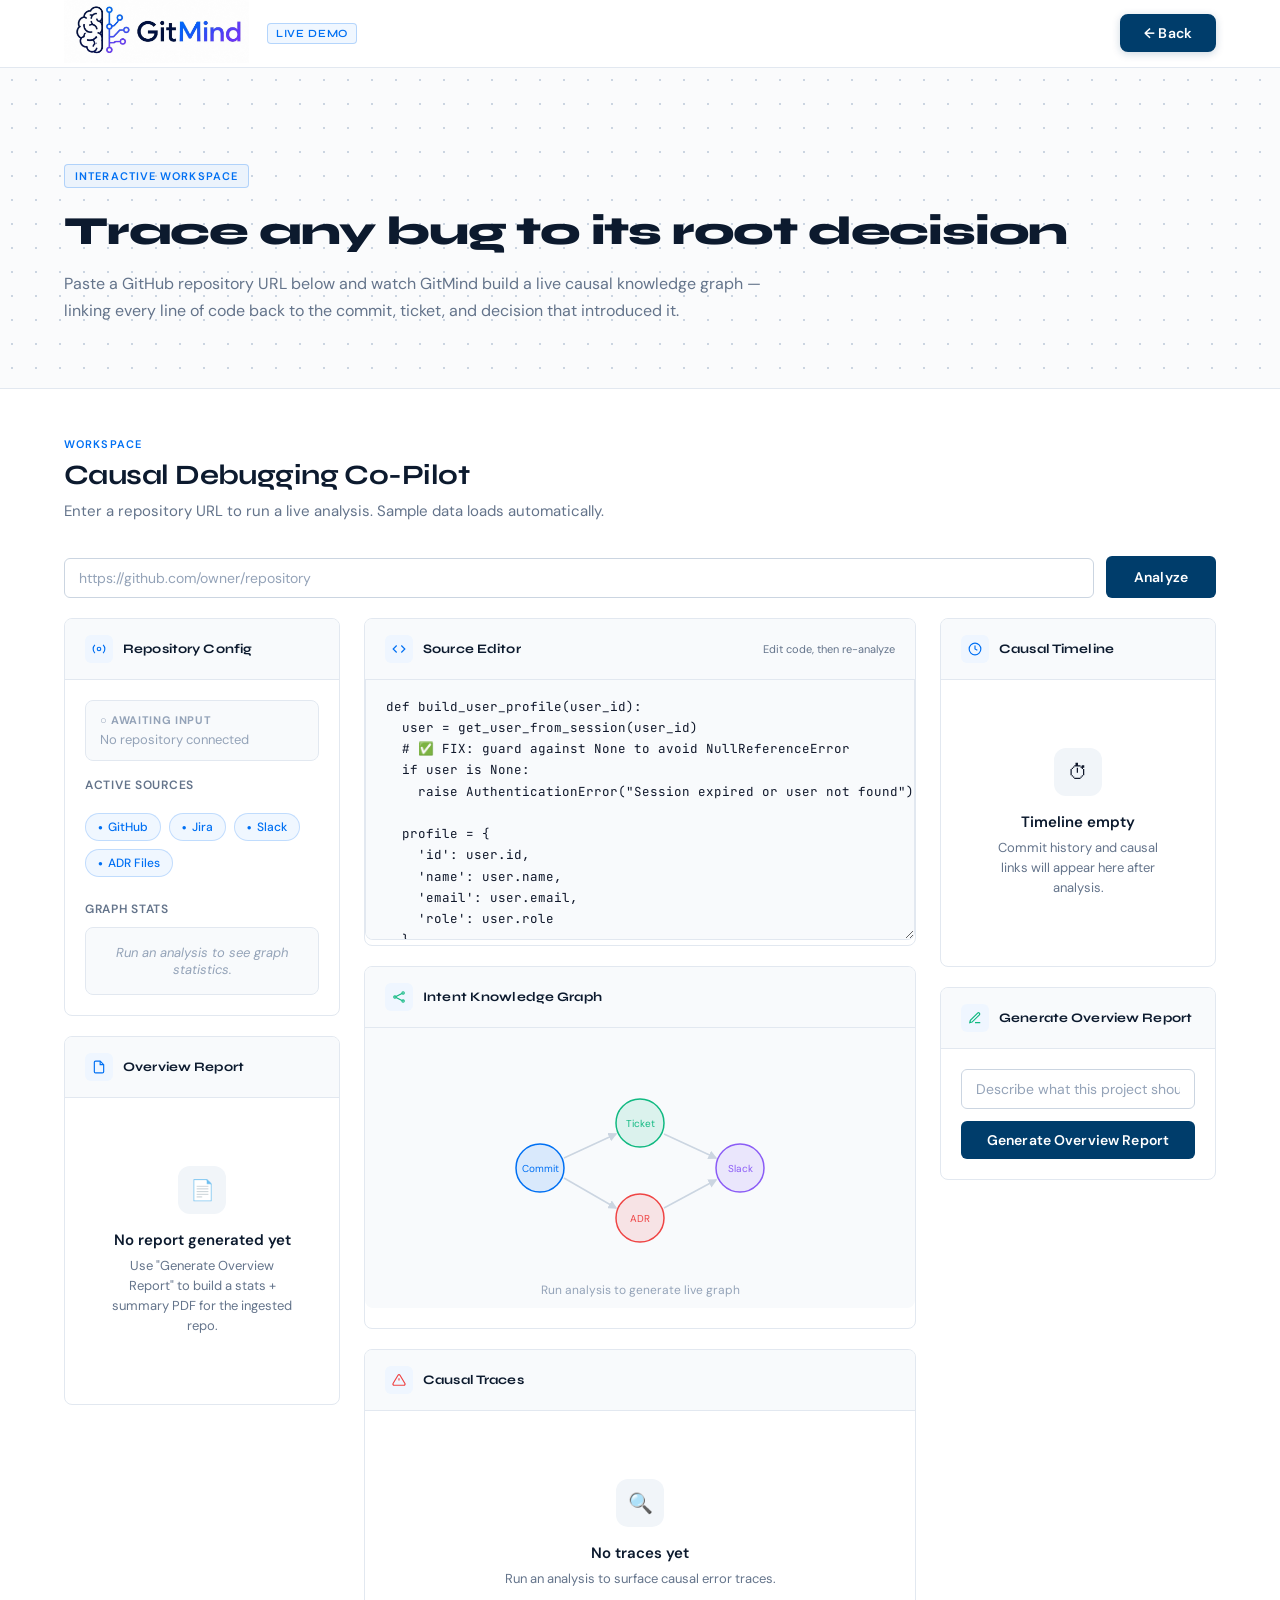
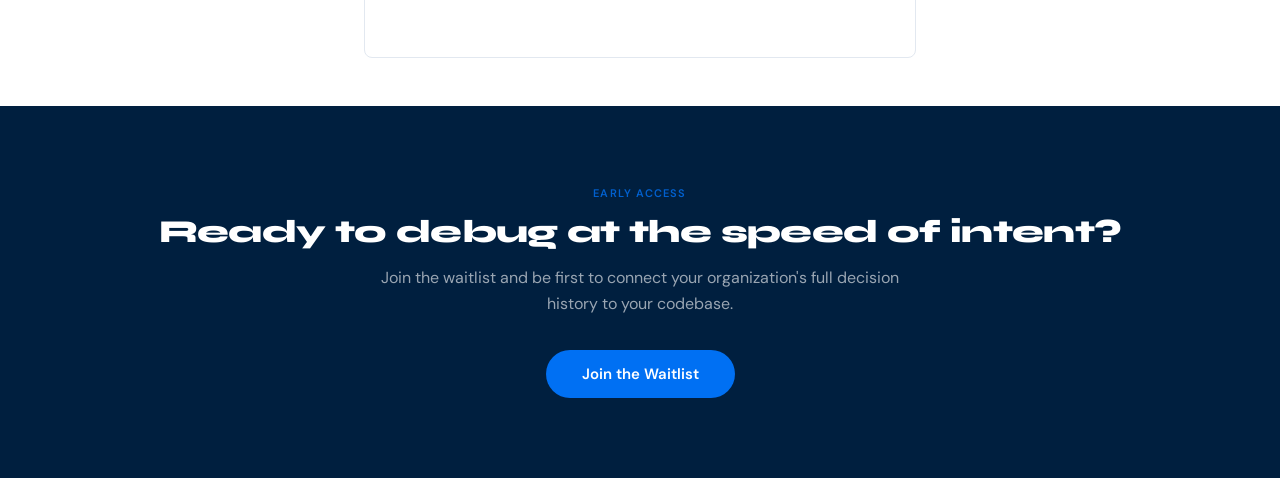
==== commit 0a41d605: "Add error message display for repo URL input Added error message div for repository URL input." ====
--- a/frontend/demo.html
+++ b/frontend/demo.html
@@ -35,6 +35,8 @@
 
   <form id="analyzeForm" class="dm-input-row" autocomplete="off">
     <input type="text" id="repoUrlInput" class="gm-text-input" placeholder="https://github.com/owner/repository" aria-label="GitHub Repository URL">
+    <div id="repoUrlError" class="dm-banner-error" style="display:none;margin-top:8px;"></div>
+
     <button type="submit" class="gm-btn dm-analyze-btn" id="analyzeBtn">Analyze</button>
   </form>
 
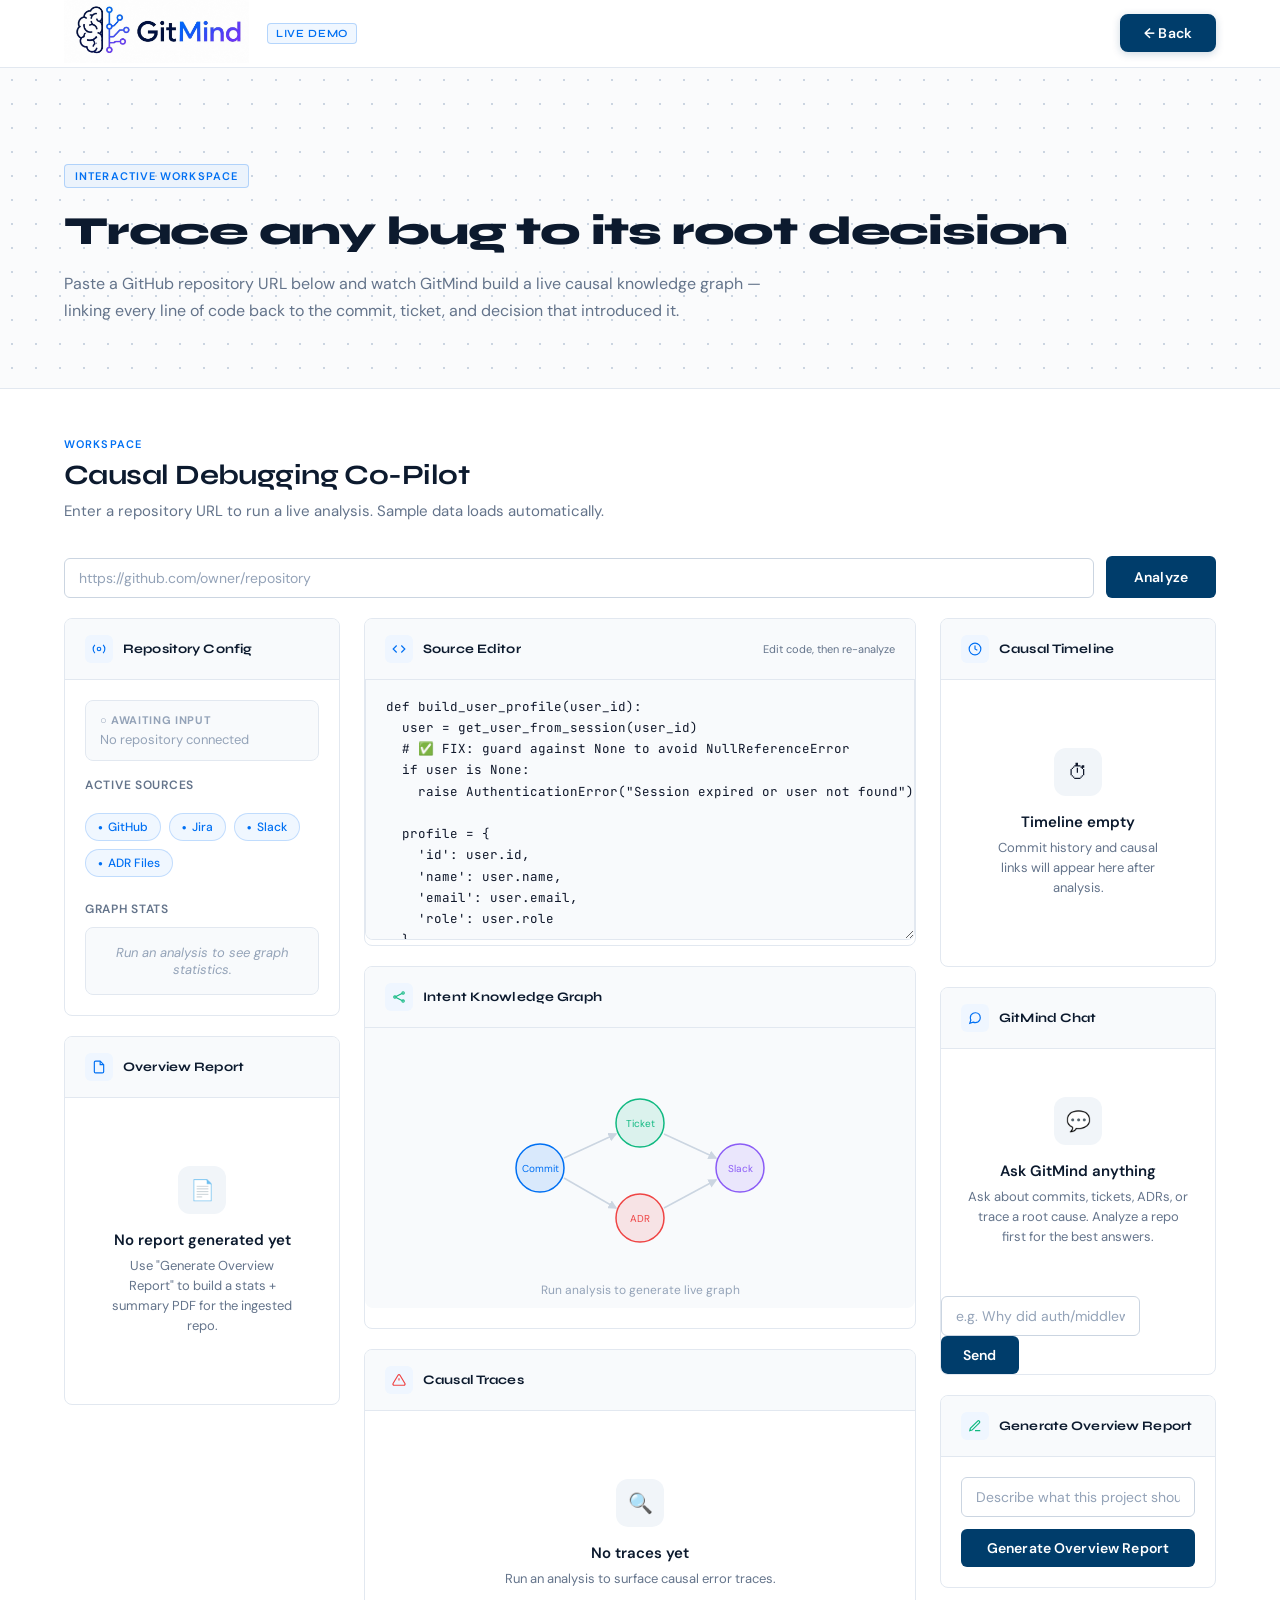
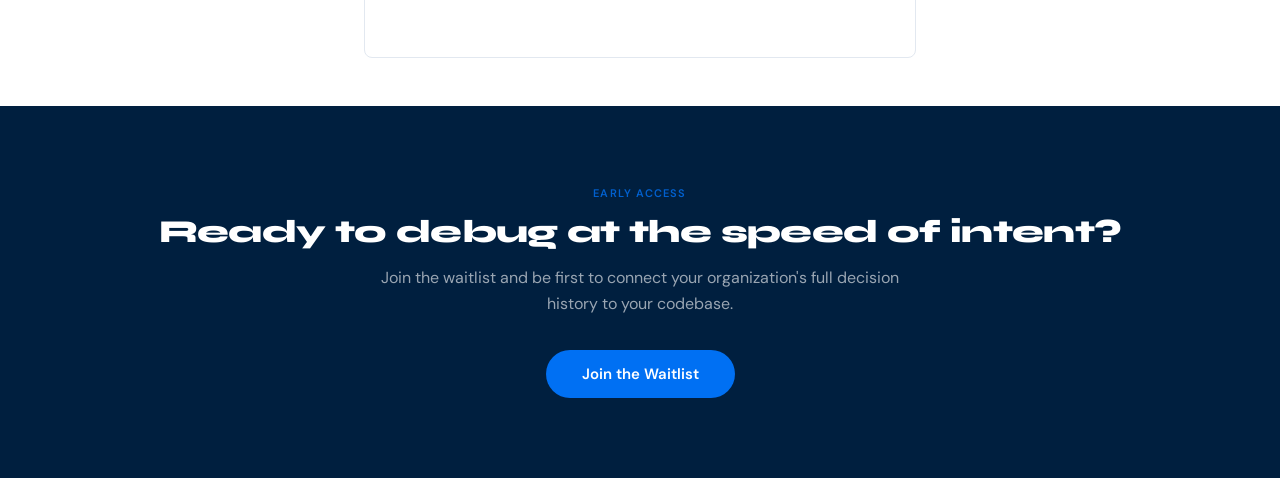
==== commit 54ac8eb6: "Update demo.html" ====
--- a/frontend/demo.html
+++ b/frontend/demo.html
@@ -214,6 +214,30 @@
       <div class="dm-panel" style="margin-top:20px;">
         <div class="dm-panel-header">
           <div class="dm-panel-icon">
+            <svg width="14" height="14" viewBox="0 0 24 24" fill="none" stroke="#0070F3" stroke-width="2">
+              <path d="M21 11.5a8.38 8.38 0 0 1-.9 3.8 8.5 8.5 0 0 1-7.6 4.7 8.38 8.38 0 0 1-3.8-.9L3 21l1.9-5.7a8.38 8.38 0 0 1-.9-3.8 8.5 8.5 0 0 1 4.7-7.6 8.38 8.38 0 0 1 3.8-.9h.5a8.48 8.48 0 0 1 8 8v.5z"/>
+            </svg>
+          </div>
+          <span class="dm-panel-title">GitMind Chat</span>
+        </div>
+        <div class="dm-panel-body" style="padding:0;">
+          <div id="chatMessages" class="dm-chat-messages">
+            <div class="dm-empty">
+              <div class="dm-empty-icon">&#128172;</div>
+              <div class="dm-empty-title">Ask GitMind anything</div>
+              <div class="dm-empty-desc">Ask about commits, tickets, ADRs, or trace a root cause. Analyze a repo first for the best answers.</div>
+            </div>
+          </div>
+          <form id="chatForm" class="dm-chat-input-row" autocomplete="off">
+            <input type="text" id="chatInput" class="gm-text-input" placeholder="e.g. Why did auth/middleware.py break?" aria-label="Chat message">
+            <button type="submit" class="gm-btn" id="chatSendBtn">Send</button>
+          </form>
+        </div>
+      </div>
+
+      <div class="dm-panel" style="margin-top:20px;">
+        <div class="dm-panel-header">
+          <div class="dm-panel-icon">
             <svg width="14" height="14" viewBox="0 0 24 24" fill="none" stroke="#10B981" stroke-width="2">
               <path d="M12 20h9"/><path d="M16.5 3.5a2.12 2.12 0 0 1 3 3L7 19l-4 1 1-4Z"/>
             </svg>
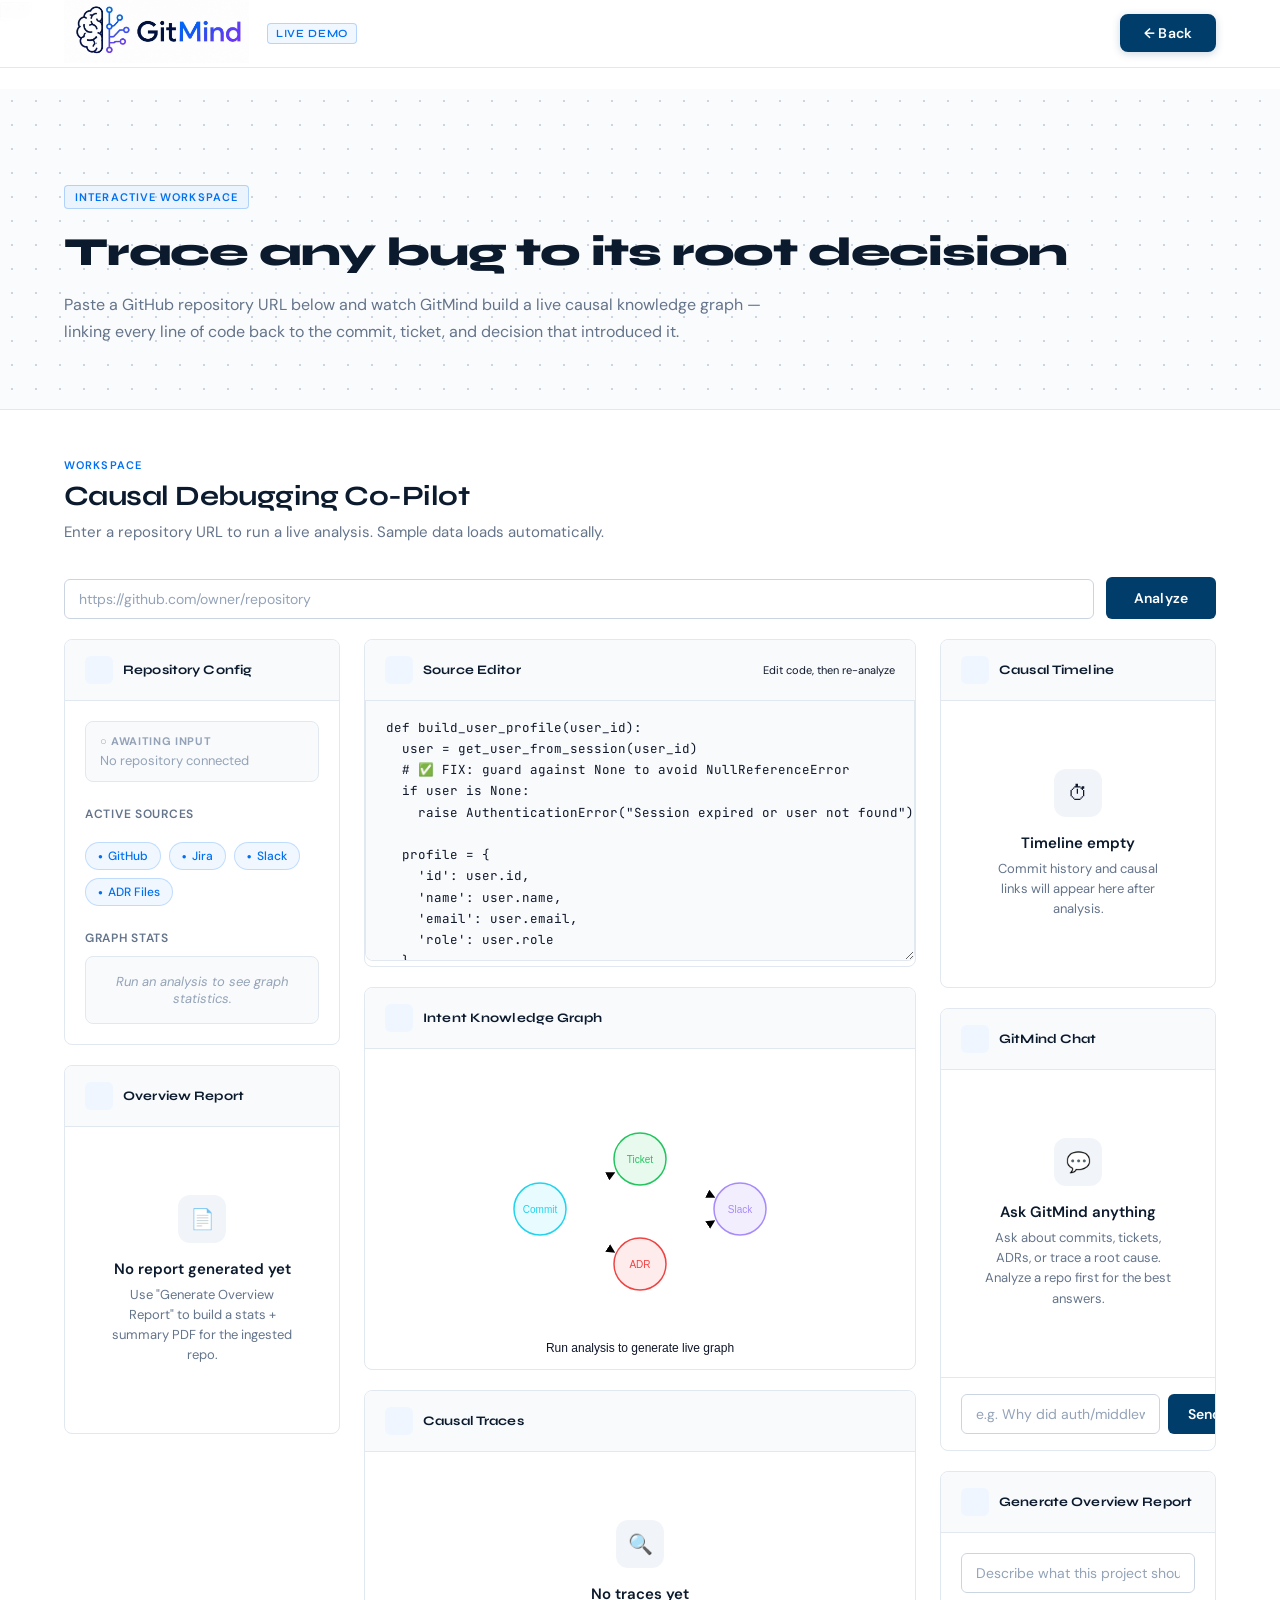
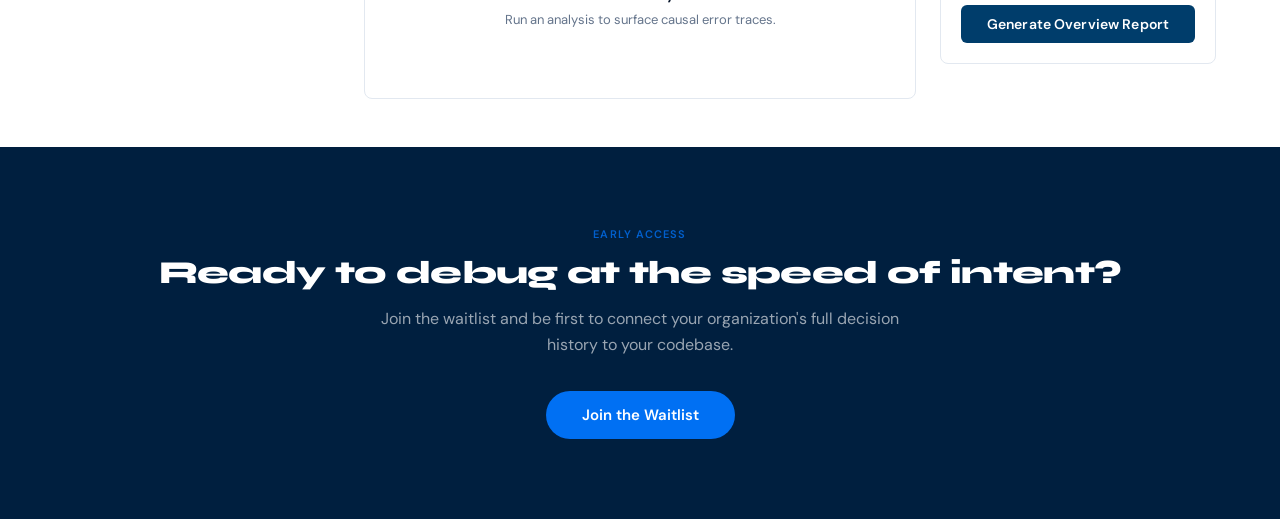
==== commit d8449007: "2" ====
--- a/frontend/demo.html
+++ b/frontend/demo.html
@@ -3,13 +3,32 @@
 <head>
 <meta charset="UTF-8">
 <meta name="viewport" content="width=device-width, initial-scale=1.0">
-<title>GitMind - Request Demo</title>
+<script>
+(function () {
+  try {
+    if (localStorage.getItem("gitmind-theme") === "dark") {
+      document.documentElement.setAttribute("data-theme", "dark");
+    }
+  } catch (e) {}
+})();
+</script>
+<title>GitMind — Interactive Demo</title>
+<meta name="description" content="Paste a GitHub repository URL and watch GitMind build a live causal knowledge graph — linking every line of code back to the decision that introduced it.">
 <link rel="icon" type="image/jpeg" href="assets/GitMind_favicon.jpeg">
 <link rel="stylesheet" href="style.css">
 </head>
 <body>
 
-<a href="index.html" class="gm-back-btn">&larr; Back</a>
+<div class="gm-demo-topbar">
+  <button type="button" id="themeToggle" class="gm-theme-toggle" aria-label="Toggle dark mode" aria-pressed="false">
+    <span class="gm-theme-toggle-track">
+      <svg class="gm-theme-icon gm-theme-icon-sun" width="12" height="12" viewBox="0 0 24 24" fill="none" stroke="currentColor" stroke-width="2" stroke-linecap="round" stroke-linejoin="round"><circle cx="12" cy="12" r="4"/><path d="M12 2v2M12 20v2M4.93 4.93l1.41 1.41M17.66 17.66l1.41 1.41M2 12h2M20 12h2M6.34 17.66l-1.41 1.41M19.07 4.93l-1.41 1.41"/></svg>
+      <svg class="gm-theme-icon gm-theme-icon-moon" width="12" height="12" viewBox="0 0 24 24" fill="none" stroke="currentColor" stroke-width="2" stroke-linecap="round" stroke-linejoin="round"><path d="M21 12.79A9 9 0 1 1 11.21 3 7 7 0 0 0 21 12.79z"/></svg>
+      <span class="gm-theme-toggle-thumb"></span>
+    </span>
+  </button>
+  <a href="index.html" class="gm-back-btn">&larr; Back</a>
+</div>
 
 <div class="gm-nav">
   <div class="gm-nav-brand">
@@ -46,7 +65,7 @@
       <div class="dm-panel">
         <div class="dm-panel-header">
           <div class="dm-panel-icon">
-            <svg width="14" height="14" viewBox="0 0 24 24" fill="none" stroke="#0070F3" stroke-width="2">
+            <svg width="14" height="14" viewBox="0 0 24 24" fill="none" stroke-width="2">
               <circle cx="12" cy="12" r="3"/><path d="M19.07 4.93a10 10 0 0 1 0 14.14M4.93 4.93a10 10 0 0 0 0 14.14"/>
             </svg>
           </div>
@@ -55,11 +74,11 @@
         <div class="dm-panel-body">
           <div id="statusBox">
             <div class="dm-status-box dm-status-waiting">
-              <div class="dm-status-label-waiting">&#9675; Awaiting Input</div>
+              <div class="dm-status-label dm-status-label-waiting">&#9675; Awaiting Input</div>
               <div class="dm-status-empty">No repository connected</div>
             </div>
           </div>
-          <div class="dm-sidehead-first">Active Sources</div>
+          <div class="dm-sidehead dm-sidehead-first">Active Sources</div>
           <div class="dm-chips">
             <span class="dm-chip">GitHub</span>
             <span class="dm-chip">Jira</span>
@@ -76,7 +95,7 @@
       <div class="dm-panel" style="margin-top:20px;">
         <div class="dm-panel-header">
           <div class="dm-panel-icon">
-            <svg width="14" height="14" viewBox="0 0 24 24" fill="none" stroke="#0070F3" stroke-width="2">
+            <svg width="14" height="14" viewBox="0 0 24 24" fill="none" stroke-width="2">
               <path d="M14 2H6a2 2 0 0 0-2 2v16a2 2 0 0 0 2 2h12a2 2 0 0 0 2-2V8z"/>
               <polyline points="14 2 14 8 20 8"/>
             </svg>
@@ -98,12 +117,12 @@
       <div class="dm-panel" style="margin-bottom:20px;">
         <div class="dm-panel-header">
           <div class="dm-panel-icon">
-            <svg width="14" height="14" viewBox="0 0 24 24" fill="none" stroke="#0070F3" stroke-width="2">
+            <svg width="14" height="14" viewBox="0 0 24 24" fill="none" stroke-width="2">
               <polyline points="16 18 22 12 16 6"/><polyline points="8 6 2 12 8 18"/>
             </svg>
           </div>
           <span class="dm-panel-title">Source Editor</span>
-          <span style="margin-left:auto;font-size:11px;color:#64748B;font-family:'DM Sans',sans-serif;">Edit code, then re-analyze</span>
+          <span style="margin-left:auto;font-size:11px;color:var(--text-muted);">Edit code, then re-analyze</span>
         </div>
         <div class="dm-panel-body" style="padding:0;">
           <textarea id="codeEditor" class="dm-code" spellcheck="false"></textarea>
@@ -113,7 +132,7 @@
       <div class="dm-panel" style="margin-bottom:20px;">
         <div class="dm-panel-header">
           <div class="dm-panel-icon">
-            <svg width="14" height="14" viewBox="0 0 24 24" fill="none" stroke="#10B981" stroke-width="2">
+            <svg width="14" height="14" viewBox="0 0 24 24" fill="none" stroke-width="2">
               <circle cx="5" cy="12" r="2"/><circle cx="19" cy="5" r="2"/><circle cx="19" cy="19" r="2"/>
               <line x1="7" y1="11" x2="17" y2="6"/><line x1="7" y1="13" x2="17" y2="18"/>
             </svg>
@@ -121,27 +140,27 @@
           <span class="dm-panel-title">Intent Knowledge Graph</span>
         </div>
         <div class="dm-panel-body" style="padding:0; min-height:300px;" id="graphPanelBody">
-          <div style="display:flex;align-items:center;justify-content:center;height:280px;background:#F8FAFC;border-radius:0 0 8px 8px;position:relative;">
-            <svg viewBox="0 0 320 200" width="320" height="200" xmlns="http://www.w3.org/2000/svg">
-              <circle cx="60" cy="100" r="24" fill="#0070F320" stroke="#0070F3" stroke-width="1.5"/>
-              <text x="60" y="104" text-anchor="middle" font-size="10" fill="#0070F3">Commit</text>
-              <circle cx="160" cy="55" r="24" fill="#10B98120" stroke="#10B981" stroke-width="1.5"/>
-              <text x="160" y="59" text-anchor="middle" font-size="10" fill="#10B981">Ticket</text>
-              <circle cx="260" cy="100" r="24" fill="#8B5CF620" stroke="#8B5CF6" stroke-width="1.5"/>
-              <text x="260" y="104" text-anchor="middle" font-size="10" fill="#8B5CF6">Slack</text>
-              <circle cx="160" cy="150" r="24" fill="#EF444420" stroke="#EF4444" stroke-width="1.5"/>
-              <text x="160" y="154" text-anchor="middle" font-size="10" fill="#EF4444">ADR</text>
-              <line x1="84" y1="90" x2="136" y2="66" stroke="#CBD5E1" stroke-width="1.5" marker-end="url(#arr)"/>
-              <line x1="184" y1="66" x2="236" y2="90" stroke="#CBD5E1" stroke-width="1.5" marker-end="url(#arr)"/>
-              <line x1="84" y1="110" x2="136" y2="140" stroke="#CBD5E1" stroke-width="1.5" marker-end="url(#arr)"/>
-              <line x1="184" y1="140" x2="236" y2="112" stroke="#CBD5E1" stroke-width="1.5" marker-end="url(#arr)"/>
+          <div style="display:flex;align-items:center;justify-content:center;height:320px;background:var(--bg-card);border-radius:0 0 16px 16px;position:relative;">
+            <svg viewBox="0 0 320 220" width="320" height="220" xmlns="http://www.w3.org/2000/svg">
+              <circle cx="60" cy="110" r="26" fill="rgba(34,211,238,0.1)" stroke="#22D3EE" stroke-width="1.5"/>
+              <text x="60" y="114" text-anchor="middle" font-size="10" fill="#22D3EE" font-family="Inter,sans-serif">Commit</text>
+              <circle cx="160" cy="60" r="26" fill="rgba(34,197,94,0.1)" stroke="#22C55E" stroke-width="1.5"/>
+              <text x="160" y="64" text-anchor="middle" font-size="10" fill="#22C55E" font-family="Inter,sans-serif">Ticket</text>
+              <circle cx="260" cy="110" r="26" fill="rgba(139,92,246,0.1)" stroke="#A78BFA" stroke-width="1.5"/>
+              <text x="260" y="114" text-anchor="middle" font-size="10" fill="#A78BFA" font-family="Inter,sans-serif">Slack</text>
+              <circle cx="160" cy="165" r="26" fill="rgba(239,68,68,0.1)" stroke="#EF4444" stroke-width="1.5"/>
+              <text x="160" y="169" text-anchor="middle" font-size="10" fill="#EF4444" font-family="Inter,sans-serif">ADR</text>
+              <line x1="86" y1="98" x2="134" y2="74" class="dm-graph-line" stroke-width="1.5" marker-end="url(#arr)"/>
+              <line x1="186" y1="74" x2="234" y2="98" class="dm-graph-line" stroke-width="1.5" marker-end="url(#arr)"/>
+              <line x1="86" y1="122" x2="134" y2="153" class="dm-graph-line" stroke-width="1.5" marker-end="url(#arr)"/>
+              <line x1="186" y1="153" x2="234" y2="122" class="dm-graph-line" stroke-width="1.5" marker-end="url(#arr)"/>
               <defs>
                 <marker id="arr" markerWidth="6" markerHeight="6" refX="5" refY="3" orient="auto">
-                  <path d="M0,0 L0,6 L6,3 z" fill="#CBD5E1"/>
+                  <path d="M0,0 L0,6 L6,3 z" class="dm-graph-arrowhead"/>
                 </marker>
               </defs>
             </svg>
-            <div style="position:absolute;bottom:10px;font-size:12px;color:#94A3B8;">Run analysis to generate live graph</div>
+            <div style="position:absolute;bottom:14px;font-size:12px;color:var(--text-muted);font-family:'Inter',sans-serif;">Run analysis to generate live graph</div>
           </div>
         </div>
       </div>
@@ -149,7 +168,7 @@
       <div class="dm-panel">
         <div class="dm-panel-header">
           <div class="dm-panel-icon">
-            <svg width="14" height="14" viewBox="0 0 24 24" fill="none" stroke="#EF4444" stroke-width="2">
+            <svg width="14" height="14" viewBox="0 0 24 24" fill="none" stroke-width="2">
               <path d="M10.29 3.86L1.82 18a2 2 0 0 0 1.71 3h16.94a2 2 0 0 0 1.71-3L13.71 3.86a2 2 0 0 0-3.42 0z"/>
               <line x1="12" y1="9" x2="12" y2="13"/><line x1="12" y1="17" x2="12.01" y2="17"/>
             </svg>
@@ -167,24 +186,24 @@
 
       <!-- Repository commits & files (live) — appears only when GitHub data present -->
       <div id="repoExplorer" style="display:none; margin-top:24px;">
-        <h3 style="font-family:'Syne',sans-serif;font-size:18px;margin-bottom:12px;">Repository commits &amp; files (live)</h3>
-        <p id="defaultBranchLine" style="font-size:13px;color:#64748B;margin-bottom:12px;"></p>
+        <h3>Repository commits &amp; files (live)</h3>
+        <p id="defaultBranchLine"></p>
 
         <div style="display:flex;align-items:center;gap:12px;margin-bottom:16px;flex-wrap:wrap;">
-          <label style="font-size:13px;font-weight:600;">Branch</label>
+          <label>Branch</label>
           <select id="branchSelect" class="gm-text-input" style="max-width:240px;"></select>
         </div>
 
         <div style="display:flex;align-items:center;gap:8px;margin-bottom:16px;">
           <button id="prevPageBtn" class="gm-btn-outline" style="padding:6px 16px;">Prev</button>
           <button id="nextPageBtn" class="gm-btn-outline" style="padding:6px 16px;">Next</button>
-          <span id="pageLabel" style="font-size:13px;color:#64748B;">Page: 1</span>
+          <span id="pageLabel" style="font-size:13px;color:var(--text-muted);">Page: 1</span>
         </div>
 
         <div id="commitsList"></div>
 
-        <hr style="border:none;border-top:1px solid #E2E8F0;margin:24px 0;">
-        <h4 style="font-family:'Syne',sans-serif;font-size:15px;margin-bottom:12px;">Repository Files</h4>
+        <hr>
+        <h4>Repository Files</h4>
         <input type="text" id="fileFilterInput" class="gm-text-input" placeholder="Filter files" style="width:100%;margin-bottom:12px;">
         <select id="fileSelect" class="gm-text-input" style="width:100%;margin-bottom:12px;"></select>
         <div id="filePreview"></div>
@@ -196,7 +215,7 @@
       <div class="dm-panel">
         <div class="dm-panel-header">
           <div class="dm-panel-icon">
-            <svg width="14" height="14" viewBox="0 0 24 24" fill="none" stroke="#0070F3" stroke-width="2">
+            <svg width="14" height="14" viewBox="0 0 24 24" fill="none" stroke-width="2">
               <circle cx="12" cy="12" r="10"/><polyline points="12 6 12 12 16 14"/>
             </svg>
           </div>
@@ -214,7 +233,7 @@
       <div class="dm-panel" style="margin-top:20px;">
         <div class="dm-panel-header">
           <div class="dm-panel-icon">
-            <svg width="14" height="14" viewBox="0 0 24 24" fill="none" stroke="#0070F3" stroke-width="2">
+            <svg width="14" height="14" viewBox="0 0 24 24" fill="none" stroke-width="2">
               <path d="M21 11.5a8.38 8.38 0 0 1-.9 3.8 8.5 8.5 0 0 1-7.6 4.7 8.38 8.38 0 0 1-3.8-.9L3 21l1.9-5.7a8.38 8.38 0 0 1-.9-3.8 8.5 8.5 0 0 1 4.7-7.6 8.38 8.38 0 0 1 3.8-.9h.5a8.48 8.48 0 0 1 8 8v.5z"/>
             </svg>
           </div>
@@ -238,7 +257,7 @@
       <div class="dm-panel" style="margin-top:20px;">
         <div class="dm-panel-header">
           <div class="dm-panel-icon">
-            <svg width="14" height="14" viewBox="0 0 24 24" fill="none" stroke="#10B981" stroke-width="2">
+            <svg width="14" height="14" viewBox="0 0 24 24" fill="none" stroke-width="2">
               <path d="M12 20h9"/><path d="M16.5 3.5a2.12 2.12 0 0 1 3 3L7 19l-4 1 1-4Z"/>
             </svg>
           </div>
@@ -247,7 +266,7 @@
         <div class="dm-panel-body">
           <input type="text" id="motivePromptInput" class="gm-text-input" placeholder="Describe what this project should do (optional)" style="width:100%;margin-bottom:12px;">
           <button type="button" id="generateOverviewBtn" class="gm-btn gm-btn-full">Generate Overview Report</button>
-          <div id="overviewReportError" style="display:none;margin-top:10px;font-size:13px;color:#EF4444;"></div>
+          <div id="overviewReportError" style="display:none;margin-top:10px;font-size:13px;color:var(--danger);"></div>
         </div>
       </div>
     </div>
@@ -265,6 +284,7 @@
 </div>
 
 <script src="config.js"></script>
+<script src="theme.js"></script>
 <script src="demo.js"></script>
 </body>
 </html>
--- a/frontend/style.css
+++ b/frontend/style.css
@@ -570,6 +570,30 @@
   border-radius: 6px; padding: 10px 14px; font-size: 13px; margin-bottom: 16px;
 }
 
+.dm-chat-messages {
+  max-height: 360px; overflow-y: auto; padding: 20px;
+  display: flex; flex-direction: column; gap: 12px;
+}
+.dm-chat-msg {
+  max-width: 88%; padding: 10px 14px; border-radius: 10px;
+  font-size: 13px; line-height: 1.55; word-wrap: break-word; white-space: pre-wrap;
+}
+.dm-chat-msg-user {
+  align-self: flex-end; background: #0070F3; color: #FFFFFF; border-bottom-right-radius: 2px;
+}
+.dm-chat-msg-bot {
+  align-self: flex-start; background: #F1F5F9; color: #0F172A; border-bottom-left-radius: 2px;
+}
+.dm-chat-msg-error {
+  align-self: flex-start; background: #FEF2F2; color: #B91C1C; border: 1px solid #FECACA;
+}
+.dm-chat-msg-loading { align-self: flex-start; background: #F1F5F9; color: #64748B; font-style: italic; }
+.dm-chat-input-row {
+  display: flex; gap: 8px; padding: 16px 20px; border-top: 1px solid #E2E8F0;
+}
+.dm-chat-input-row .gm-text-input { flex: 1; }
+.dm-chat-input-row .gm-btn { padding: 10px 20px; white-space: nowrap; }
+
 @media (max-width: 1024px) {
   .dm-hero { padding: 88px 32px 48px; }
   .dm-workspace { padding: 40px 32px; }
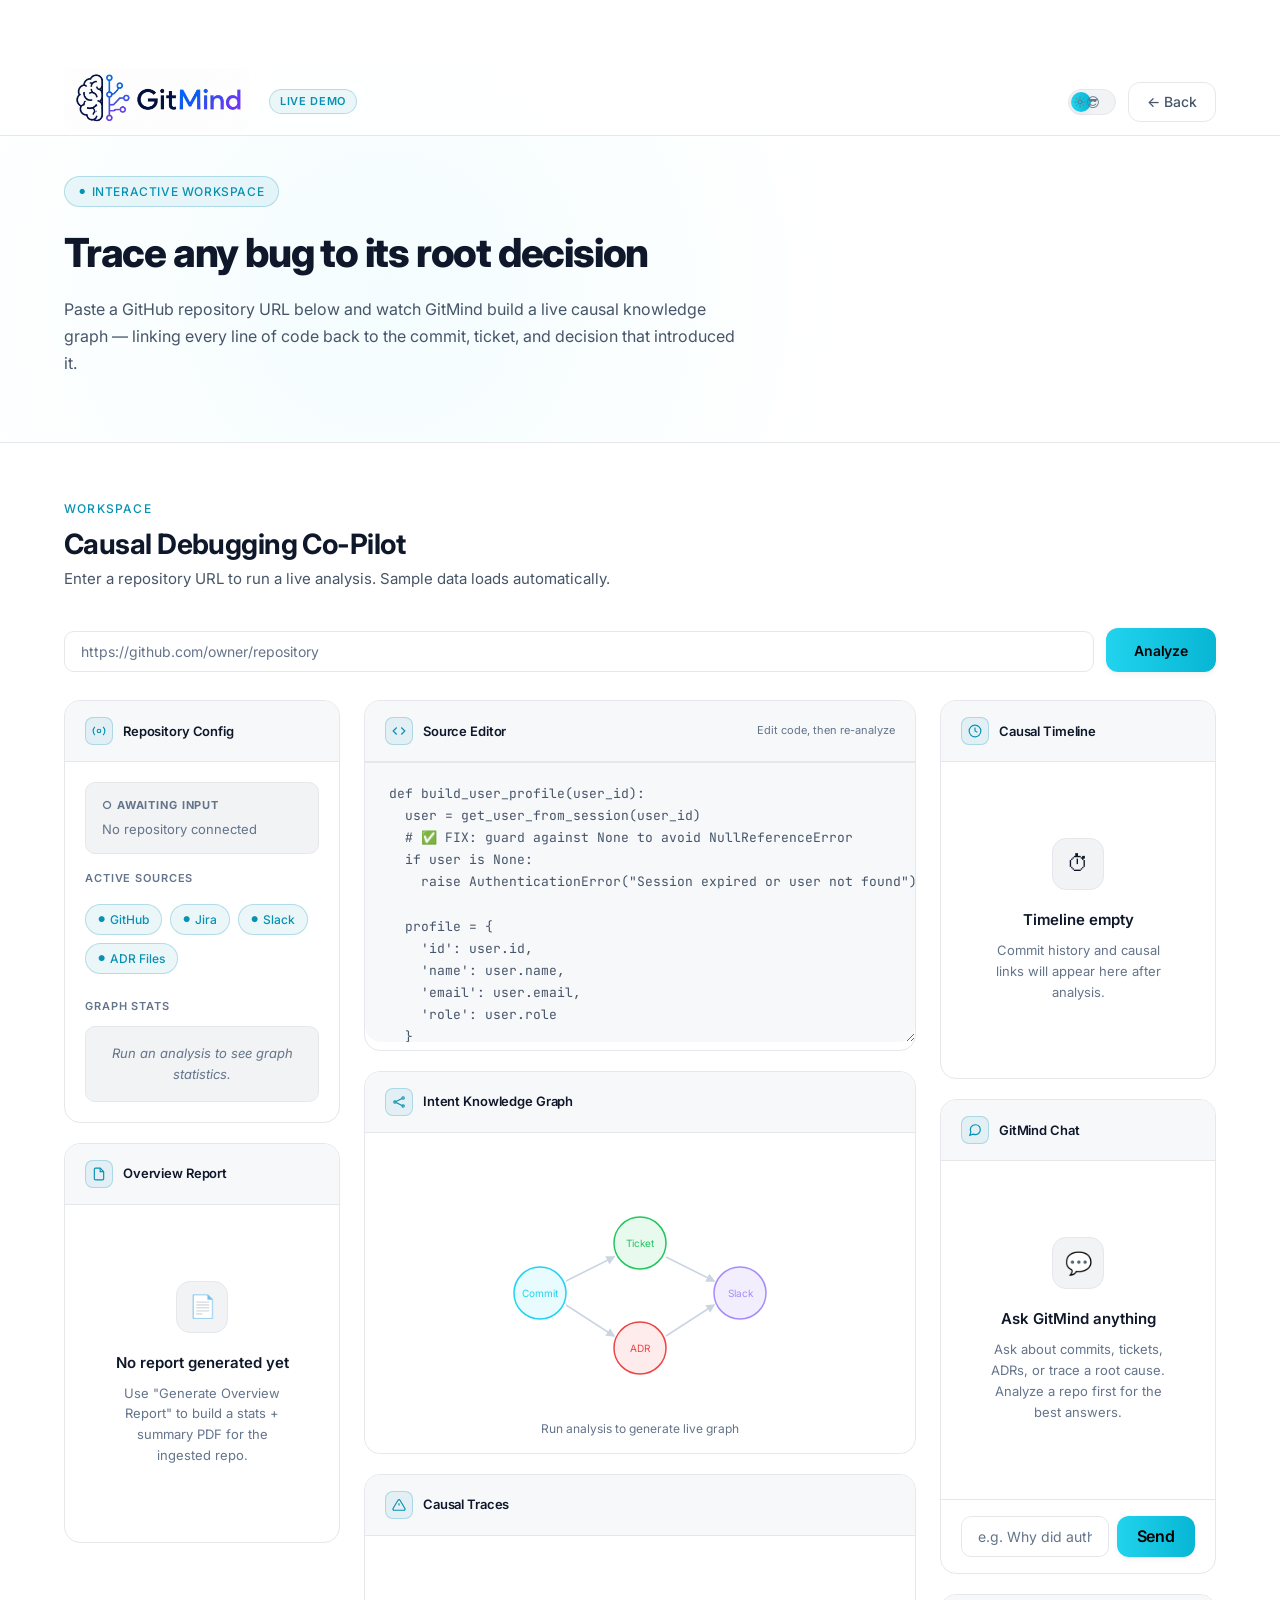
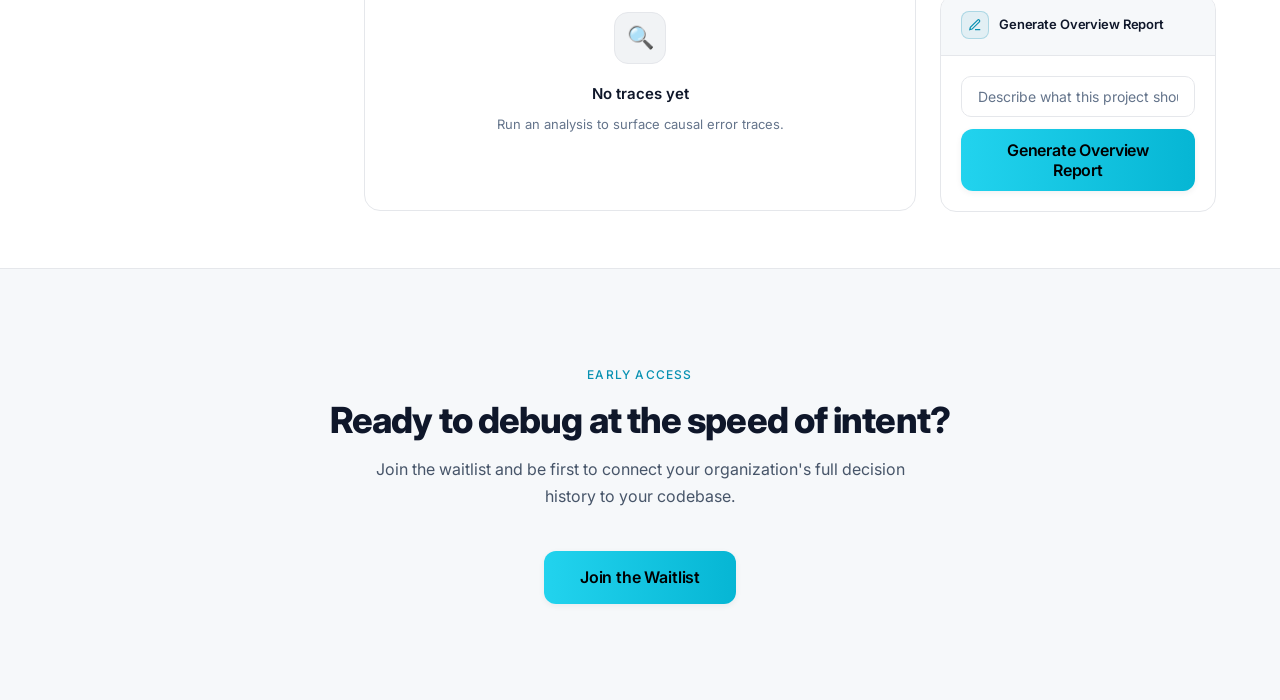
==== commit 969539f7: "7" ====
--- a/frontend/demo.html
+++ b/frontend/demo.html
@@ -20,10 +20,10 @@
 <body>
 
 <div class="gm-demo-topbar">
-  <button type="button" id="themeToggle" class="gm-theme-toggle" aria-label="Toggle dark mode" aria-pressed="false">
+  <button type="button" id="themeToggle" class="gm-theme-toggle" aria-label="Toggle Gen Z mode" aria-pressed="false">
     <span class="gm-theme-toggle-track">
       <svg class="gm-theme-icon gm-theme-icon-sun" width="12" height="12" viewBox="0 0 24 24" fill="none" stroke="currentColor" stroke-width="2" stroke-linecap="round" stroke-linejoin="round"><circle cx="12" cy="12" r="4"/><path d="M12 2v2M12 20v2M4.93 4.93l1.41 1.41M17.66 17.66l1.41 1.41M2 12h2M20 12h2M6.34 17.66l-1.41 1.41M19.07 4.93l-1.41 1.41"/></svg>
-      <svg class="gm-theme-icon gm-theme-icon-moon" width="12" height="12" viewBox="0 0 24 24" fill="none" stroke="currentColor" stroke-width="2" stroke-linecap="round" stroke-linejoin="round"><path d="M21 12.79A9 9 0 1 1 11.21 3 7 7 0 0 0 21 12.79z"/></svg>
+      <span class="gm-theme-icon gm-theme-icon-genz" aria-hidden="true">&#128526;</span>
       <span class="gm-theme-toggle-thumb"></span>
     </span>
   </button>
--- a/frontend/style.css
+++ b/frontend/style.css
@@ -1,575 +1,1083 @@
-@import url('https://fonts.googleapis.com/css2?family=DM+Sans:ital,wght@0,400;0,500;0,600;0,700;1,400&family=Syne:wght@700;800&family=JetBrains+Mono:wght@400;500&display=swap');
-
-*, *::before, *::after { box-sizing: border-box; margin: 0; padding: 0; }
-html { scroll-behavior: smooth; }
-html, body { font-family: 'DM Sans', sans-serif; background: #FFFFFF; color: #0F172A; }
-
-.gm-logo-img { height: 3.5em; vertical-align: middle; transform: translateY(-2px); }
-.gm-logo-img-sm { height: 2.2em; vertical-align: middle; transform: translateY(-2px); }
-
-/* Navbar */
+/* ============================================================
+   GitMind Design System — NamasteDev-inspired
+   Light mode by default; toggle switch applies data-theme="dark"
+   on <html> to switch into the dark palette (see theme.js).
+   ============================================================ */
+
+@import url('https://fonts.googleapis.com/css2?family=Inter:wght@300;400;500;600;700;800&family=JetBrains+Mono:wght@400;500&display=swap');
+
+/* ── Reset & Base ─────────────────────────────────────────── */
+*, *::before, *::after {
+  box-sizing: border-box; margin: 0; padding: 0;
+  transition: background-color 0.25s ease, border-color 0.25s ease, color 0.25s ease;
+}
+
+html {
+  scroll-behavior: smooth;
+  -webkit-font-smoothing: antialiased;
+  -moz-osx-font-smoothing: grayscale;
+}
+
+html, body {
+  font-family: 'Inter', ui-sans-serif, system-ui, -apple-system, BlinkMacSystemFont,
+    'Segoe UI', Roboto, 'Helvetica Neue', Arial, sans-serif;
+  background: var(--bg-primary);
+  color: var(--text-primary);
+  font-size: 16px;
+  line-height: 1.6;
+  transition: background-color 0.25s ease, color 0.25s ease;
+}
+
+/* ── Design Tokens — LIGHT MODE (default) ────────────────────
+   Dark mode lives in the [data-theme="dark"] block below and is
+   applied by toggling data-theme="dark" on <html> via theme.js. */
+:root {
+  /* Backgrounds */
+  --bg-primary:    #FFFFFF;
+  --bg-secondary:  #F6F8FA;
+  --bg-card:       #FFFFFF;
+  --bg-hover:      #F1F3F5;
+  --bg-code:       #F6F8FA;
+  --nav-bg:        rgba(255,255,255,0.85);
+
+  /* Borders */
+  --border:        #E5E7EB;
+  --divider:       #D1D5DB;
+  --graph-line:    #CBD5E1;
+
+  /* Text */
+  --text-primary:  #0F172A;
+  --text-secondary:#475569;
+  --text-muted:    #64748B;
+  --text-disabled: #94A3B8;
+
+  /* Accent */
+  --accent:        #0891B2;
+  --accent-hover:  #0E7490;
+  --accent-active: #155E75;
+  --accent-soft:   rgba(8, 145, 178, 0.08);
+  --accent-border: rgba(8, 145, 178, 0.25);
+
+  /* Semantic */
+  --success:       #16A34A;
+  --warning:       #CA8A04;
+  --danger:        #DC2626;
+  --info:          #0284C7;
+
+  /* Gradients */
+  --grad-hero:    linear-gradient(135deg, #22D3EE, #06B6D4, #0891B2);
+  --grad-btn:     linear-gradient(90deg, #22D3EE, #06B6D4);
+
+  /* Radius */
+  --radius-btn:   12px;
+  --radius-input: 10px;
+  --radius-card:  16px;
+  --radius-modal: 20px;
+  --radius-pill:  999px;
+
+  /* Shadows */
+  --shadow-sm:    0 2px 6px rgba(15,23,42,.06);
+  --shadow-md:    0 10px 25px rgba(15,23,42,.10);
+  --shadow-lg:    0 20px 50px rgba(15,23,42,.14);
+  --shadow-glow:  0 0 30px rgba(8,145,178,.15);
+  --shadow-focus: 0 0 0 3px rgba(8,145,178,.35);
+}
+
+/* ── Design Tokens — DARK MODE ────────────────────────────────
+   Applied when <html data-theme="dark">. */
+[data-theme="dark"] {
+  /* Backgrounds */
+  --bg-primary:    #000000;
+  --bg-secondary:  #030303;
+  --bg-card:       #0A0A0A;
+  --bg-hover:      #111111;
+  --bg-code:       #050505;
+  --nav-bg:        rgba(0,0,0,0.85);
+
+  /* Borders */
+  --border:        #1E1E1E;
+  --divider:       #252525;
+  --graph-line:    #1E1E1E;
+
+  /* Text */
+  --text-primary:  #F3F4F6;
+  --text-secondary:#9CA3AF;
+  --text-muted:    #6B7280;
+  --text-disabled: #4B5563;
+
+  /* Accent */
+  --accent:        #22D3EE;
+  --accent-hover:  #06B6D4;
+  --accent-active: #0891B2;
+  --accent-soft:   rgba(34, 211, 238, 0.12);
+  --accent-border: rgba(34, 211, 238, 0.25);
+
+  /* Semantic */
+  --success:       #22C55E;
+  --warning:       #FACC15;
+  --danger:        #EF4444;
+  --info:          #38BDF8;
+
+  /* Gradients */
+  --grad-hero:    linear-gradient(135deg, #22D3EE, #06B6D4, #0891B2);
+  --grad-btn:     linear-gradient(90deg, #22D3EE, #06B6D4);
+
+  /* Shadows */
+  --shadow-sm:    0 2px 6px rgba(0,0,0,.25);
+  --shadow-md:    0 10px 25px rgba(0,0,0,.35);
+  --shadow-lg:    0 20px 50px rgba(0,0,0,.45);
+  --shadow-glow:  0 0 30px rgba(34,211,238,.18);
+  --shadow-focus: 0 0 0 3px rgba(34,211,238,.40);
+}
+
+/* ── Logo ─────────────────────────────────────────────────── */
+.gm-logo-img    { height: 3.5em; vertical-align: middle; transform: translateY(-2px); border-radius: 8px; }
+.gm-logo-img-sm { height: 2.2em; vertical-align: middle; transform: translateY(-2px); border-radius: 6px; }
+
+/* ── Navbar ───────────────────────────────────────────────── */
 .gm-nav {
-position: fixed; top: 0; left: 0; right: 0; height: 68px;
-background: rgba(255,255,255,0.97); backdrop-filter: blur(8px);
-border-bottom: 1px solid #E2E8F0; z-index: 999;
-display: flex; align-items: center; padding: 0 64px;
-}
+  position: fixed; top: 0; left: 0; right: 0; height: 68px;
+  background: var(--nav-bg);
+  backdrop-filter: blur(18px); -webkit-backdrop-filter: blur(18px);
+  border-bottom: 1px solid var(--border);
+  z-index: 999;
+  display: flex; align-items: center; padding: 0 64px;
+  transition: background 0.3s, border-color 0.3s;
+}
+
 .gm-nav-brand {
-font-family: 'Syne', sans-serif; font-size: 18px; font-weight: 800;
-color: #003D6B; display: flex; align-items: center; gap: 8px;
-}
-.gm-nav-dot {
-width: 8px; height: 8px; border-radius: 50%;
-background: #0070F3; flex-shrink: 0;
-}
+  font-size: 18px; font-weight: 700;
+  color: var(--text-primary);
+  display: flex; align-items: center; gap: 10px;
+  letter-spacing: -0.01em;
+}
+
 .gm-nav-links {
-position: absolute; left: 50%; transform: translateX(-50%);
-display: flex; gap: 36px; list-style: none;
-}
+  position: absolute; left: 50%; transform: translateX(-50%);
+  display: flex; gap: 36px; list-style: none;
+}
+
 .gm-nav-links a {
-color: #475569; font-size: 14px; font-weight: 500;
-text-decoration: none; transition: color 0.15s; cursor: pointer;
-}
-.gm-nav-links a:hover { color: #003D6B; }
-.gm-nav-cta { position: absolute; right: 64px; }
+  color: var(--text-secondary); font-size: 14px; font-weight: 500;
+  text-decoration: none; transition: color 0.2s; cursor: pointer;
+  position: relative; padding-bottom: 2px;
+}
+
+.gm-nav-links a::after {
+  content: ''; position: absolute; bottom: -2px; left: 0; right: 100%;
+  height: 1px; background: var(--accent);
+  transition: right 0.25s ease;
+}
+
+.gm-nav-links a:hover { color: var(--text-primary); }
+.gm-nav-links a:hover::after { right: 0; }
+
+.gm-nav-cta { position: absolute; right: 64px; display: flex; align-items: center; gap: 16px; }
+
 .gm-nav-badge {
-font-size: 11px; font-weight: 600; letter-spacing: 0.06em; text-transform: uppercase;
-color: #0070F3; border: 1px solid rgba(0,112,243,0.25); background: rgba(0,112,243,0.06);
-border-radius: 4px; padding: 3px 8px; margin-left: 10px;
-}
-
+  font-size: 11px; font-weight: 600; letter-spacing: 0.06em; text-transform: uppercase;
+  color: var(--accent);
+  border: 1px solid var(--accent-border);
+  background: var(--accent-soft);
+  border-radius: var(--radius-pill); padding: 3px 10px; margin-left: 10px;
+}
+
+/* ── Buttons ──────────────────────────────────────────────── */
 .gm-btn {
-background: #003D6B; color: #FFFFFF; border: none; border-radius: 6px;
-padding: 10px 22px; font-family: 'DM Sans', sans-serif;
-font-size: 14px; font-weight: 600; cursor: pointer;
-transition: background 0.15s, transform 0.15s; display: inline-block;
-text-decoration: none; letter-spacing: 0.01em;
-}
-.gm-btn:hover { background: #002855; transform: translateY(-1px); }
+  background: var(--grad-btn);
+  color: #000000; border: none;
+  border-radius: var(--radius-btn);
+  padding: 11px 24px;
+  font-family: inherit; font-size: 16px; font-weight: 600;
+  cursor: pointer; display: inline-block; text-decoration: none;
+  letter-spacing: -0.01em;
+  transition: transform 0.2s ease, box-shadow 0.2s ease, opacity 0.2s ease;
+  box-shadow: var(--shadow-sm);
+}
+.gm-btn:hover {
+  transform: translateY(-2px) scale(1.02);
+  box-shadow: var(--shadow-glow), var(--shadow-md);
+}
+.gm-btn:active { transform: scale(0.98); }
+
 .gm-btn-outline {
-background: transparent; color: #003D6B; border: 1.5px solid #003D6B;
-border-radius: 50px; padding: 9px 20px; font-family: 'DM Sans', sans-serif;
-font-size: 14px; font-weight: 500; cursor: pointer;
-transition: all 0.15s; display: inline-block;
-}
-.gm-btn-outline:hover { background: #003D6B; color: #FFFFFF; }
+  background: transparent;
+  color: var(--text-secondary);
+  border: 1px solid var(--border);
+  border-radius: var(--radius-btn);
+  padding: 10px 22px;
+  font-family: inherit; font-size: 16px; font-weight: 500;
+  cursor: pointer; display: inline-block; text-decoration: none;
+  transition: all 0.2s ease;
+}
+.gm-btn-outline:hover {
+  border-color: var(--accent);
+  color: var(--accent);
+  background: var(--accent-soft);
+  transform: translateY(-2px) scale(1.02);
+}
+.gm-btn-outline:active { transform: scale(0.98); }
+
 .gm-btn-full { width: 100%; text-align: center; }
 
-/* Back button (demo page) */
+/* ── Back Button (demo page top bar) ─────────────────────────── */
+.gm-demo-topbar {
+  position: fixed; top: 14px; right: 64px; z-index: 1000;
+  display: flex; align-items: center; gap: 12px;
+}
 .gm-back-btn {
-  position: fixed; top: 14px; right: 64px; z-index: 1000;
-  background: #003D6B; color: #FFFFFF; font-size: 14px; font-weight: 600;
-  text-decoration: none; border: 2px solid #003D6B;
-  border-radius: 8px; padding: 8px 22px;
-  transition: all 0.15s; display: inline-flex; align-items: center;
-  font-family: 'DM Sans', sans-serif;
-  white-space: nowrap; box-shadow: 0 2px 8px rgba(0,61,107,0.2);
-  letter-spacing: 0.01em;
-}
-.gm-back-btn:hover { background: #002855; border-color: #002855; transform: translateY(-1px); }
-
-/* Text input (shared look) */
+  background: var(--bg-card);
+  color: var(--text-secondary);
+  font-size: 14px; font-weight: 500;
+  text-decoration: none;
+  border: 1px solid var(--border);
+  border-radius: var(--radius-btn); padding: 8px 18px;
+  transition: all 0.2s ease; display: inline-flex; align-items: center; gap: 6px;
+  font-family: inherit; white-space: nowrap;
+}
+.gm-back-btn:hover {
+  border-color: var(--accent-border);
+  color: var(--accent);
+  background: var(--accent-soft);
+  transform: translateY(-1px);
+}
+
+/* ── Theme Toggle Switch ──────────────────────────────────────
+   Slider: sun on the left, moon on the right, thumb slides right
+   and the page switches to [data-theme="dark"] when active. */
+.gm-theme-toggle {
+  background: none; border: none; padding: 0; cursor: pointer;
+  display: inline-flex; align-items: center; flex-shrink: 0;
+  font-family: inherit;
+}
+.gm-theme-toggle-track {
+  width: 48px; height: 26px; border-radius: var(--radius-pill);
+  background: var(--bg-hover);
+  border: 1px solid var(--border);
+  position: relative;
+  display: inline-flex; align-items: center;
+  padding: 0 5px;
+  transition: background-color 0.25s ease, border-color 0.25s ease;
+}
+.gm-theme-icon {
+  position: relative; z-index: 1;
+  color: var(--text-muted);
+  transition: color 0.25s ease;
+}
+.gm-theme-toggle-thumb {
+  position: absolute; top: 2px; left: 2px;
+  width: 20px; height: 20px; border-radius: 50%;
+  background: var(--grad-btn);
+  box-shadow: var(--shadow-sm);
+  transform: translateX(0);
+  transition: transform 0.25s ease;
+}
+[data-theme="dark"] .gm-theme-toggle-thumb { transform: translateX(22px); }
+.gm-theme-toggle:hover .gm-theme-toggle-track { border-color: var(--accent-border); }
+.gm-theme-toggle:focus-visible .gm-theme-toggle-track { box-shadow: var(--shadow-focus); }
+
+/* ── Inputs ───────────────────────────────────────────────── */
 .gm-text-input, .stTextInput-like {
-border: 1.5px solid #CBD5E1; border-radius: 6px;
-padding: 10px 14px; font-family: 'DM Sans', sans-serif;
-font-size: 14px; background: #FFFFFF;
-color: #0F172A; transition: border-color 0.15s, box-shadow 0.15s;
-outline: none;
-}
-.gm-text-input:focus {
-border-color: #0070F3;
-box-shadow: 0 0 0 3px rgba(0,112,243,0.12);
-}
-.gm-text-input::placeholder { color: #94A3B8; }
-
-/* Tag */
+  border: 1px solid var(--border);
+  border-radius: var(--radius-input);
+  padding: 11px 16px;
+  font-family: inherit; font-size: 14px; font-weight: 400;
+  background: var(--bg-card); color: var(--text-primary);
+  transition: border-color 0.2s, box-shadow 0.2s;
+  outline: none; width: 100%;
+}
+.gm-text-input:hover  { border-color: var(--divider); }
+.gm-text-input:focus  {
+  border-color: var(--accent-border);
+  box-shadow: var(--shadow-focus);
+}
+.gm-text-input::placeholder { color: var(--text-muted); }
+select.gm-text-input { cursor: pointer; }
+
+/* ── Tag / Badge ──────────────────────────────────────────── */
 .gm-tag {
-display: inline-block; font-size: 11px; font-weight: 600;
-letter-spacing: 0.1em; text-transform: uppercase; color: #0070F3;
-border: 1px solid rgba(0,112,243,0.25); background: rgba(0,112,243,0.06);
-border-radius: 4px; padding: 4px 10px; margin-bottom: 24px;
-}
-
-/* Hero */
+  display: inline-flex; align-items: center; gap: 6px;
+  font-size: 12px; font-weight: 500; letter-spacing: 0.05em;
+  text-transform: uppercase; color: var(--accent);
+  border: 1px solid var(--accent-border); background: var(--accent-soft);
+  border-radius: var(--radius-pill); padding: 5px 14px; margin-bottom: 28px;
+}
+.gm-tag::before { content: '●'; font-size: 7px; }
+
+/* ── Hero Section ─────────────────────────────────────────── */
 .gm-hero {
-background-color: #FAFBFC;
-background-image: radial-gradient(circle, #CBD5E1 0.8px, transparent 0.8px);
-background-size: 24px 24px;
-padding: 96px 64px 80px; margin-top: 68px; border-bottom: 1px solid #E2E8F0;
-}
+  background: var(--bg-primary);
+  background-image:
+    radial-gradient(circle at 20% 50%, rgba(34,211,238,0.05) 0%, transparent 50%),
+    radial-gradient(circle at 80% 20%, rgba(6,182,212,0.04) 0%, transparent 40%);
+  padding: 108px 64px 96px;
+  margin-top: 68px;
+  border-bottom: 1px solid var(--border);
+  animation: fadeUp 0.7s ease both;
+}
+
+@keyframes fadeUp {
+  from { opacity: 0; transform: translateY(20px); }
+  to   { opacity: 1; transform: translateY(0); }
+}
+
 .gm-hero-grid {
-  display: flex; gap: 48px; align-items: center;
-}
-.gm-hero-left { flex: 1.2; min-width: 0; }
+  display: flex; gap: 64px; align-items: center; max-width: 1200px; margin: 0 auto;
+}
+.gm-hero-left  { flex: 1.2; min-width: 0; }
 .gm-hero-right { flex: 0.8; min-width: 0; }
+
 .gm-h1 {
-font-family: 'Syne', sans-serif; font-size: 50px; font-weight: 800;
-color: #0C1A2E; line-height: 1.15; letter-spacing: -0.03em; margin-bottom: 20px;
-max-width: 560px;
-}
+  font-size: 48px; font-weight: 800;
+  color: var(--text-primary);
+  line-height: 1.12; letter-spacing: -0.03em;
+  margin-bottom: 24px; max-width: 560px;
+}
+
+/* Accent gradient on key words */
+.gm-h1 em, .gm-hero-accent {
+  font-style: normal;
+  background: var(--grad-hero);
+  -webkit-background-clip: text;
+  -webkit-text-fill-color: transparent;
+  background-clip: text;
+}
+
 .gm-hero-sub {
-font-size: 17px; font-weight: 400; color: #475569; line-height: 1.7;
-max-width: 480px; margin-bottom: 36px;
-}
-.gm-hero-btn-row { display: flex; gap: 12px; }
-.gm-hero-btn { flex: 1; text-align: center; }
-
-/* Diagram */
+  font-size: 18px; font-weight: 400; color: var(--text-secondary);
+  line-height: 1.7; max-width: 480px; margin-bottom: 40px;
+}
+
+.gm-hero-btn-row { display: flex; gap: 14px; }
+.gm-hero-btn     { flex: 1; text-align: center; }
+
+/* ── Diagram Card ─────────────────────────────────────────── */
 .gm-diagram {
-background: #FFFFFF; border: 1px solid #E2E8F0; border-radius: 12px;
-padding: 32px 28px; box-shadow: 0 4px 24px rgba(0,0,0,0.06);
-}
+  background: var(--bg-card);
+  border: 1px solid var(--border);
+  border-radius: var(--radius-card);
+  padding: 32px 28px;
+  box-shadow: var(--shadow-md);
+  transition: transform 0.25s ease, box-shadow 0.25s ease;
+}
+.gm-diagram:hover {
+  transform: translateY(-6px) scale(1.01);
+  box-shadow: var(--shadow-glow), var(--shadow-lg);
+}
+
 .gm-diagram-title {
-font-family: 'Syne', sans-serif; font-size: 11px; font-weight: 700;
-color: #94A3B8; letter-spacing: 0.08em; text-transform: uppercase;
-margin-bottom: 20px; text-align: center;
-}
+  font-size: 11px; font-weight: 600; color: var(--text-muted);
+  letter-spacing: 0.1em; text-transform: uppercase;
+  margin-bottom: 20px; text-align: center;
+}
+
 .gm-node {
-display: flex; align-items: center; gap: 12px; padding: 10px 14px;
-background: #F8FAFC; border: 1px solid #E2E8F0; border-radius: 6px;
-font-size: 13px; font-weight: 500; color: #334155; margin-bottom: 8px;
-}
+  display: flex; align-items: center; gap: 12px;
+  padding: 10px 14px;
+  background: var(--bg-hover);
+  border: 1px solid var(--border);
+  border-radius: 10px;
+  font-size: 13px; font-weight: 500; color: var(--text-secondary);
+  margin-bottom: 8px;
+  transition: border-color 0.2s, color 0.2s;
+}
+.gm-node:hover { border-color: var(--accent-border); color: var(--text-primary); }
+
 .gm-node-dot {
-width: 28px; height: 28px; background: #EFF6FF; border-radius: 4px;
-flex-shrink: 0; display: flex; align-items: center;
-justify-content: center; font-size: 11px; font-weight: 700;
-color: #0070F3; font-family: 'Syne', sans-serif;
-}
+  width: 30px; height: 30px;
+  background: var(--accent-soft);
+  border-radius: 8px; flex-shrink: 0;
+  display: flex; align-items: center; justify-content: center;
+}
+.gm-node-dot svg { stroke: var(--accent); }
+
 .gm-diagram-arrow {
-text-align: center; color: #CBD5E1; font-size: 18px; margin: 8px 0;
-}
+  text-align: center; color: var(--text-muted); font-size: 18px; margin: 10px 0;
+}
+
+.dm-graph-line      { stroke: var(--graph-line); }
+.dm-graph-arrowhead { fill: var(--graph-line); }
+
 .gm-diagram-output {
-background: #003D6B; color: #FFFFFF; border-radius: 6px;
-padding: 12px 14px; display: flex; align-items: center; gap: 10px;
-font-size: 13px; font-weight: 500; margin-top: 4px;
-}
+  background: var(--accent-soft);
+  border: 1px solid var(--accent-border);
+  border-radius: 10px; padding: 14px 16px;
+  display: flex; align-items: center; gap: 12px;
+  font-size: 13px; font-weight: 500; color: var(--accent);
+  margin-top: 4px;
+}
+
 .gm-output-icon-box {
-  width:28px;height:28px;background:rgba(255,255,255,0.15);border-radius:4px;
-  display:flex;align-items:center;justify-content:center;flex-shrink:0;
-}
+  width: 30px; height: 30px;
+  background: rgba(34,211,238,0.2);
+  border-radius: 8px;
+  display: flex; align-items: center; justify-content: center; flex-shrink: 0;
+}
+.gm-output-icon-box svg { stroke: var(--accent); }
+
 .gm-output-sub {
-opacity: 0.65; font-size: 11px; letter-spacing: 0.04em;
-text-transform: uppercase; margin-bottom: 2px;
-}
-
-/* Trust bar */
+  font-size: 10px; font-weight: 600; letter-spacing: 0.08em;
+  text-transform: uppercase; margin-bottom: 2px; color: var(--accent-hover);
+  opacity: 0.8;
+}
+
+/* ── Trust Bar ────────────────────────────────────────────── */
 .gm-trust {
-background: #F8FAFC; border-bottom: 1px solid #E2E8F0;
-padding: 20px 64px; display: flex; align-items: center;
-justify-content: center; gap: 0;
-}
+  background: var(--bg-secondary);
+  border-bottom: 1px solid var(--border);
+  padding: 18px 64px;
+  display: flex; align-items: center; justify-content: center; gap: 0;
+}
+
 .gm-trust-label {
-font-size: 11px; color: #94A3B8; font-weight: 600;
-letter-spacing: 0.08em; text-transform: uppercase;
-margin-right: 32px; white-space: nowrap;
-}
+  font-size: 11px; font-weight: 600; color: var(--text-muted);
+  letter-spacing: 0.1em; text-transform: uppercase;
+  margin-right: 32px; white-space: nowrap;
+}
+
 .gm-trust-item {
-font-size: 13px; font-weight: 600; color: #94A3B8;
-padding: 0 24px; border-right: 1px solid #E2E8F0;
+  font-size: 13px; font-weight: 500; color: var(--text-muted);
+  padding: 0 24px;
+  border-right: 1px solid var(--divider);
+  transition: color 0.2s;
 }
 .gm-trust-item:last-child { border-right: none; }
-
-/* Sections */
-.gm-section { background: #FFFFFF; padding: 80px 64px; }
-.gm-section-grey { background: #F4F6F8; }
+.gm-trust-item:hover { color: var(--text-secondary); }
+
+/* ── Sections ─────────────────────────────────────────────── */
+.gm-section      { background: var(--bg-primary); padding: 96px 64px; }
+.gm-section-grey { background: var(--bg-secondary); }
+
 .gm-section-label {
-font-size: 11px; font-weight: 600; letter-spacing: 0.1em;
-text-transform: uppercase; color: #0070F3; margin-bottom: 12px; display: block;
-}
+  font-size: 12px; font-weight: 500; letter-spacing: 0.1em;
+  text-transform: uppercase; color: var(--accent);
+  margin-bottom: 16px; display: block;
+}
+
 .gm-h2 {
-font-family: 'Syne', sans-serif; font-size: 32px; font-weight: 700;
-color: #0C1A2E; letter-spacing: -0.02em; line-height: 1.2; margin-bottom: 8px;
-}
+  font-size: 36px; font-weight: 800;
+  color: var(--text-primary);
+  letter-spacing: -0.025em; line-height: 1.15; margin-bottom: 12px;
+}
+
 .gm-section-sub {
-font-size: 15px; color: #64748B; line-height: 1.65; max-width: 480px; margin-bottom: 48px;
-}
-.gm-center { text-align: center; display: block; }
-.gm-h2-waitlist { text-align: center; margin-bottom: 32px; }
-
-/* Steps */
+  font-size: 16px; color: var(--text-secondary);
+  line-height: 1.7; max-width: 520px; margin-bottom: 56px;
+}
+
+.gm-center        { text-align: center; display: block; }
+.gm-h2-waitlist   { text-align: center; margin-bottom: 36px; }
+
+/* ── Steps ────────────────────────────────────────────────── */
 .gm-steps-grid {
   display: grid; grid-template-columns: repeat(4, 1fr); gap: 32px;
-}
-.gm-step-col { padding: 0 8px; }
+  max-width: 1200px;
+}
+
+.gm-step-col { padding: 0 4px; }
+
 .gm-step-line {
-width: 100%; height: 1px;
-background: linear-gradient(to right, #0070F3, #E2E8F0);
-margin-bottom: 20px;
-}
+  width: 100%; height: 1px;
+  background: linear-gradient(to right, var(--accent), var(--border));
+  margin-bottom: 24px;
+}
+
 .gm-step-num {
-font-family: 'Syne', sans-serif; font-size: 11px; font-weight: 700;
-color: #0070F3; letter-spacing: 0.08em; margin-bottom: 12px;
-}
-.gm-step-title { font-size: 15px; font-weight: 600; color: #0C1A2E; margin-bottom: 8px; }
-.gm-step-desc { font-size: 13px; color: #64748B; line-height: 1.6; }
-
-/* Feature cards */
+  font-size: 11px; font-weight: 600; color: var(--accent);
+  letter-spacing: 0.1em; text-transform: uppercase; margin-bottom: 12px;
+}
+
+.gm-step-title { font-size: 16px; font-weight: 600; color: var(--text-primary); margin-bottom: 10px; }
+.gm-step-desc  { font-size: 14px; color: var(--text-secondary); line-height: 1.65; }
+
+/* ── Feature Cards ────────────────────────────────────────── */
 .gm-features-grid {
-  display: grid; grid-template-columns: repeat(3, 1fr); gap: 32px;
-}
+  display: grid; grid-template-columns: repeat(3, 1fr); gap: 24px;
+  max-width: 1200px;
+}
+
 .gm-card {
-background: #FFFFFF; border: 1px solid #E2E8F0; border-radius: 8px;
-padding: 28px; position: relative; overflow: hidden;
-transition: box-shadow 0.2s, border-color 0.2s; height: 100%;
-}
+  background: var(--bg-card);
+  border: 1px solid var(--border);
+  border-radius: var(--radius-card);
+  padding: 32px; position: relative; overflow: hidden;
+  transition: transform 0.25s ease, box-shadow 0.25s ease, border-color 0.25s ease;
+  height: 100%;
+}
+
 .gm-card::before {
-content: ''; position: absolute; top: 0; left: 0; right: 0;
-height: 2px; background: #003D6B; transition: background 0.2s;
-}
-.gm-card:hover { box-shadow: 0 8px 24px rgba(0,0,0,0.08); border-color: #CBD5E1; }
-.gm-card:hover::before { background: #0070F3; }
+  content: ''; position: absolute; top: 0; left: 0; right: 0;
+  height: 1px;
+  background: linear-gradient(to right, transparent, var(--accent), transparent);
+  opacity: 0; transition: opacity 0.25s ease;
+}
+
+.gm-card:hover {
+  transform: translateY(-6px) scale(1.01);
+  box-shadow: var(--shadow-glow), var(--shadow-md);
+  border-color: var(--accent-border);
+}
+.gm-card:hover::before { opacity: 1; }
+
 .gm-card-icon {
-width: 36px; height: 36px; background: #EFF6FF; border-radius: 6px;
-display: flex; align-items: center; justify-content: center;
-margin-bottom: 16px;
-}
-.gm-card-title { font-size: 15px; font-weight: 600; color: #0C1A2E; margin-bottom: 10px; }
-.gm-card-desc { font-size: 13px; color: #64748B; line-height: 1.6; }
-
-/* Integrations */
-.gm-integrations { background: #0C1A2E; padding: 80px 64px; text-align: left; }
+  width: 40px; height: 40px;
+  background: var(--accent-soft);
+  border-radius: 10px;
+  border: 1px solid var(--accent-border);
+  display: flex; align-items: center; justify-content: center;
+  margin-bottom: 20px;
+}
+.gm-card-icon svg { stroke: var(--accent); }
+
+.gm-card-title { font-size: 16px; font-weight: 600; color: var(--text-primary); margin-bottom: 12px; }
+.gm-card-desc  { font-size: 14px; color: var(--text-secondary); line-height: 1.65; }
+
+/* ── Integrations ─────────────────────────────────────────── */
+.gm-integrations {
+  background: var(--bg-secondary);
+  padding: 96px 64px;
+  border-top: 1px solid var(--border);
+  border-bottom: 1px solid var(--border);
+}
+
 .gm-integrations-label {
-font-size:11px;font-weight:600;letter-spacing:0.1em;text-transform:uppercase;
-color:rgba(0,112,243,0.7);margin-bottom:12px;display:block;font-family:'DM Sans',sans-serif;
-}
+  font-size: 12px; font-weight: 500; letter-spacing: 0.1em; text-transform: uppercase;
+  color: var(--accent); margin-bottom: 16px; display: block;
+}
+
 .gm-integrations-h2 {
-font-family:'Syne',sans-serif;font-size:32px;font-weight:700;color:#FFFFFF;
-letter-spacing:-0.02em;line-height:1.2;margin-bottom:12px;
-}
+  font-size: 36px; font-weight: 800; color: var(--text-primary);
+  letter-spacing: -0.025em; line-height: 1.15; margin-bottom: 16px;
+}
+
 .gm-integrations-sub {
-font-size:15px;color:#94A3B8;max-width:480px;line-height:1.65;margin-bottom:48px;
-font-family:'DM Sans',sans-serif;
-}
+  font-size: 16px; color: var(--text-secondary);
+  max-width: 520px; line-height: 1.7; margin-bottom: 56px;
+}
+
 .gm-integrations-grid {
-display:grid;grid-template-columns:repeat(4,1fr);gap:12px;margin-bottom:32px;
-}
+  display: grid; grid-template-columns: repeat(4, 1fr); gap: 16px; margin-bottom: 32px;
+  max-width: 800px;
+}
+
 .gm-int-item {
-background:rgba(255,255,255,0.05);border:1px solid rgba(255,255,255,0.1);
-border-radius:6px;padding:24px 12px;text-align:center;font-family:'DM Sans',sans-serif;
-font-size:13px;font-weight:500;color:#CBD5E1;
-}
+  background: var(--bg-card);
+  border: 1px solid var(--border);
+  border-radius: var(--radius-card);
+  padding: 28px 16px; text-align: center;
+  font-size: 13px; font-weight: 500; color: var(--text-secondary);
+  transition: border-color 0.2s, color 0.2s, transform 0.2s, box-shadow 0.2s;
+  cursor: default;
+}
+.gm-int-item:hover {
+  border-color: var(--accent-border);
+  color: var(--text-primary);
+  transform: translateY(-3px);
+  box-shadow: var(--shadow-sm);
+}
+
 .gm-int-abbr {
-font-size:18px;font-family:'Syne',sans-serif;font-weight:700;color:#475569;
-margin-bottom:10px;
-}
+  font-size: 20px; font-weight: 700; color: var(--accent);
+  margin-bottom: 10px; letter-spacing: -0.02em;
+}
+
 .gm-integrations-more {
-font-size:13px;color:rgba(255,255,255,0.35);font-family:'DM Sans',sans-serif;
-}
-.gm-integrations-request { color:#0070F3;cursor:pointer;font-weight:500; }
-
-/* Waitlist */
-.gm-waitlist-wrap { max-width: 540px; margin: 0 auto; text-align: center; }
-.gm-waitlist-form { display: flex; flex-direction: column; gap: 12px; text-align: left; }
+  font-size: 14px; color: var(--text-muted);
+}
+.gm-integrations-request {
+  color: var(--accent); cursor: pointer; font-weight: 500;
+  text-decoration: none;
+  transition: color 0.2s;
+}
+.gm-integrations-request:hover { color: var(--accent-hover); }
+
+/* ── Waitlist ─────────────────────────────────────────────── */
+.gm-waitlist-wrap  { max-width: 540px; margin: 0 auto; text-align: center; }
+.gm-waitlist-form  { display: flex; flex-direction: column; gap: 12px; text-align: left; }
+
 .gm-waitlist-count {
-font-size: 12px; color: #94A3B8; text-align: center; margin-top: 12px;
-}
-.gm-form-msg { font-size: 13px; margin-top: 10px; text-align: center; min-height: 18px; }
-.gm-form-msg.error { color: #DC2626; }
-.gm-form-msg.warning { color: #B45309; }
-.gm-form-msg.success { color: #15803D; }
+  font-size: 13px; color: var(--text-muted); text-align: center; margin-top: 14px;
+}
+
+.gm-form-msg { font-size: 14px; margin-top: 12px; text-align: center; min-height: 20px; font-weight: 500; }
+.gm-form-msg.error   { color: var(--danger); }
+.gm-form-msg.warning { color: var(--warning); }
+.gm-form-msg.success { color: var(--success); }
+
 .gm-no-spam {
-font-size: 12px; color: #94A3B8; text-align: center; margin-top: 16px;
-font-family: 'DM Sans', sans-serif;
-}
-
-/* Footer */
-.gm-footer { background: #0C1A2E; padding: 56px 64px 0; }
+  font-size: 12px; color: var(--text-muted); text-align: center; margin-top: 16px;
+}
+
+/* ── Footer ───────────────────────────────────────────────── */
+.gm-footer {
+  background: var(--bg-secondary);
+  padding: 64px 64px 0;
+  border-top: 1px solid var(--border);
+}
+
 .gm-footer-grid {
-display: grid; grid-template-columns: 1.5fr 1fr 1fr;
-gap: 64px; padding-bottom: 40px;
-}
+  display: grid; grid-template-columns: 1.5fr 1fr 1fr;
+  gap: 64px; padding-bottom: 48px;
+  max-width: 1200px;
+}
+
 .gm-footer-brand {
-font-family: 'Syne', sans-serif; font-size: 16px; font-weight: 700;
-color: #FFFFFF; display: flex; align-items: center; gap: 8px; margin-bottom: 8px;
-}
-.gm-footer-tagline { font-size: 13px; color: #475569; }
+  font-size: 16px; font-weight: 700;
+  color: var(--text-primary);
+  display: flex; align-items: center; gap: 8px; margin-bottom: 10px;
+}
+
+.gm-footer-tagline { font-size: 14px; color: var(--text-muted); }
+
 .gm-footer-col-label {
-font-size: 11px; font-weight: 600; letter-spacing: 0.08em;
-text-transform: uppercase; color: #475569; margin-bottom: 16px;
-}
+  font-size: 12px; font-weight: 600; letter-spacing: 0.08em;
+  text-transform: uppercase; color: var(--text-muted); margin-bottom: 18px;
+}
+
 .gm-footer-link {
-display: block; font-size: 13px; color: #64748B;
-margin-bottom: 10px; transition: color 0.15s; text-decoration: none; cursor: pointer;
-}
-.gm-footer-link:hover { color: #FFFFFF; }
-.gm-footer-socials { display: flex; gap: 10px; margin-top: 20px; }
+  display: block; font-size: 14px; color: var(--text-muted);
+  margin-bottom: 12px; transition: color 0.2s; text-decoration: none; cursor: pointer;
+}
+.gm-footer-link:hover { color: var(--text-primary); }
+
+.gm-footer-socials { display: flex; gap: 10px; margin-top: 24px; }
+
 .gm-footer-social {
-width: 30px; height: 30px; border-radius: 6px;
-border: 1px solid rgba(255,255,255,0.1);
-display: flex; align-items: center; justify-content: center;
-font-size: 12px; font-weight: 600; color: #475569;
-cursor: pointer; transition: border-color 0.15s, color 0.15s;
-font-family: 'Syne', sans-serif;
-}
-.gm-footer-social:hover { border-color: rgba(255,255,255,0.3); color: #FFFFFF; }
+  width: 32px; height: 32px;
+  border-radius: 8px; border: 1px solid var(--border);
+  display: flex; align-items: center; justify-content: center;
+  font-size: 11px; font-weight: 600; color: var(--text-muted);
+  cursor: pointer; transition: border-color 0.2s, color 0.2s, background 0.2s;
+}
+.gm-footer-social:hover {
+  border-color: var(--accent-border);
+  color: var(--accent);
+  background: var(--accent-soft);
+}
+
 .gm-footer-bottom {
-border-top: 1px solid rgba(255,255,255,0.06); padding: 20px 0;
-display: flex; justify-content: space-between; align-items: center;
-font-size: 12px; color: #334155;
-}
-
+  border-top: 1px solid var(--border); padding: 20px 0;
+  display: flex; justify-content: space-between; align-items: center;
+  font-size: 12px; color: var(--text-muted); max-width: 1200px;
+}
+
+/* ── Responsive — Landing ─────────────────────────────────── */
 @media (max-width: 768px) {
-.gm-nav { padding: 0 24px; }
-.gm-nav-links { display: none; }
-.gm-hero { padding: 88px 24px 60px; }
-.gm-hero-grid { flex-direction: column; }
-.gm-h1 { font-size: 34px; }
-.gm-trust { flex-direction: column; gap: 16px; padding: 20px 24px; }
-.gm-trust-label { margin-right: 0; }
-.gm-footer { padding: 40px 24px 0; }
-.gm-footer-grid { grid-template-columns: 1fr; gap: 32px; }
-.gm-steps-grid { grid-template-columns: 1fr 1fr; }
-.gm-features-grid { grid-template-columns: 1fr; }
-.gm-back-btn { right: 20px !important; top: 16px !important; padding: 6px 14px !important; font-size: 13px !important; }
+  .gm-nav         { padding: 0 24px; }
+  .gm-nav-links   { display: none; }
+  .gm-hero        { padding: 96px 24px 64px; }
+  .gm-hero-grid   { flex-direction: column; gap: 40px; }
+  .gm-h1          { font-size: 34px; }
+  .gm-h2          { font-size: 28px; }
+  .gm-hero-sub    { font-size: 16px; }
+  .gm-section     { padding: 64px 24px; }
+  .gm-trust       { flex-direction: column; gap: 16px; padding: 20px 24px; }
+  .gm-trust-label { margin-right: 0; }
+  .gm-steps-grid  { grid-template-columns: 1fr 1fr; }
+  .gm-features-grid         { grid-template-columns: 1fr; }
+  .gm-integrations          { padding: 64px 24px; }
+  .gm-integrations-grid     { grid-template-columns: repeat(2, 1fr); }
+  .gm-footer                { padding: 48px 24px 0; }
+  .gm-footer-grid           { grid-template-columns: 1fr; gap: 32px; }
+  .gm-demo-topbar           { right: 20px !important; top: 16px !important; }
 }
 
 /* ============================================================
-   DEMO PAGE (req_demo) — mirrors req_demo.py CSS exactly
+   DEMO PAGE — dark theme applied
    ============================================================ */
+
 .dm-hero {
-  background-color: #FAFBFC;
-  background-image: radial-gradient(circle, #CBD5E1 0.8px, transparent 0.8px);
-  background-size: 24px 24px;
-  padding: 96px 64px 64px; margin-top: 68px; border-bottom: 1px solid #E2E8F0;
-}
+  background: var(--bg-primary);
+  background-image: radial-gradient(circle at 30% 60%, rgba(34,211,238,0.05) 0%, transparent 50%);
+  padding: 108px 64px 64px;
+  margin-top: 68px;
+  border-bottom: 1px solid var(--border);
+  animation: fadeUp 0.7s ease both;
+}
+
 .dm-hero-tag {
-  display: inline-block; font-size: 11px; font-weight: 600;
-  letter-spacing: 0.1em; text-transform: uppercase; color: #0070F3;
-  border: 1px solid rgba(0,112,243,0.25); background: rgba(0,112,243,0.06);
-  border-radius: 4px; padding: 4px 10px; margin-bottom: 20px;
-}
+  display: inline-flex; align-items: center; gap: 6px;
+  font-size: 12px; font-weight: 500; letter-spacing: 0.05em; text-transform: uppercase;
+  color: var(--accent); border: 1px solid var(--accent-border); background: var(--accent-soft);
+  border-radius: var(--radius-pill); padding: 5px 14px; margin-bottom: 24px;
+}
+.dm-hero-tag::before { content: '●'; font-size: 7px; }
+
 .dm-hero-h1 {
-  font-family: 'Syne', sans-serif; font-size: 40px; font-weight: 800;
-  color: #0C1A2E; line-height: 1.15; letter-spacing: -0.03em; margin-bottom: 16px;
-}
+  font-size: 40px; font-weight: 800; color: var(--text-primary);
+  line-height: 1.12; letter-spacing: -0.03em; margin-bottom: 20px;
+}
+
 .dm-hero-sub {
-  font-size: 16px; font-weight: 400; color: #64748B; line-height: 1.7; margin-bottom: 0;
-  max-width: 720px;
-}
-
-.dm-workspace { padding: 48px 64px; background: #FFFFFF; }
+  font-size: 16px; font-weight: 400; color: var(--text-secondary);
+  line-height: 1.7; margin-bottom: 0; max-width: 680px;
+}
+
+.dm-workspace {
+  padding: 56px 64px;
+  background: var(--bg-primary);
+}
+
 .dm-section-label {
-  font-size: 11px; font-weight: 600; letter-spacing: 0.1em;
-  text-transform: uppercase; color: #0070F3; margin-bottom: 8px; display: block;
-}
+  font-size: 12px; font-weight: 500; letter-spacing: 0.1em;
+  text-transform: uppercase; color: var(--accent); margin-bottom: 10px; display: block;
+}
+
 .dm-h2 {
-  font-family: 'Syne', sans-serif; font-size: 28px; font-weight: 700;
-  color: #0C1A2E; letter-spacing: -0.02em; line-height: 1.2; margin-bottom: 6px;
-}
+  font-size: 28px; font-weight: 700; color: var(--text-primary);
+  letter-spacing: -0.02em; line-height: 1.2; margin-bottom: 8px;
+}
+
 .dm-sub {
-  font-size: 15px; color: #64748B; line-height: 1.65; margin-bottom: 32px;
-}
-
+  font-size: 15px; color: var(--text-secondary); line-height: 1.65; margin-bottom: 36px;
+}
+
+/* ── Panels ───────────────────────────────────────────────── */
 .dm-panel {
-  background: #FFFFFF; border: 1px solid #E2E8F0; border-radius: 8px;
+  background: var(--bg-card);
+  border: 1px solid var(--border);
+  border-radius: var(--radius-card);
   overflow: hidden; height: 100%;
-}
+  transition: border-color 0.2s;
+}
+.dm-panel:hover { border-color: var(--divider); }
+
 .dm-panel-header {
-  padding: 16px 20px; border-bottom: 1px solid #E2E8F0;
-  display: flex; align-items: center; gap: 10px; background: #F8FAFC;
-}
+  padding: 16px 20px;
+  border-bottom: 1px solid var(--border);
+  display: flex; align-items: center; gap: 10px;
+  background: var(--bg-secondary);
+}
+
 .dm-panel-icon {
-  width: 28px; height: 28px; border-radius: 6px; background: #EFF6FF;
+  width: 28px; height: 28px;
+  border-radius: 8px;
+  background: var(--accent-soft);
+  border: 1px solid var(--accent-border);
   display: flex; align-items: center; justify-content: center; flex-shrink: 0;
 }
+.dm-panel-icon svg { stroke: var(--accent); }
+
 .dm-panel-title {
-  font-family: 'Syne', sans-serif; font-size: 13px; font-weight: 700;
-  color: #0C1A2E; letter-spacing: 0.01em;
-}
+  font-size: 13px; font-weight: 600; color: var(--text-primary);
+  letter-spacing: -0.01em;
+}
+
 .dm-panel-body { padding: 20px; }
 
+/* ── Analyze Form ─────────────────────────────────────────── */
 .dm-input-row {
-  display: flex; gap: 12px; align-items: flex-end; margin-bottom: 20px; flex-wrap: wrap;
+  display: flex; gap: 12px; align-items: flex-end;
+  margin-bottom: 28px; flex-wrap: wrap;
 }
 .dm-input-row .gm-text-input { flex: 1; min-width: 240px; }
-.dm-analyze-btn { height: 42px; padding: 0 28px; white-space: nowrap; }
-
+.dm-analyze-btn { height: 44px; padding: 0 28px; white-space: nowrap; font-size: 14px; }
+
+/* ── Code Editor ──────────────────────────────────────────── */
 .dm-code {
-  background: #F8FAFC; border: 1px solid #E2E8F0; border-radius: 0 0 8px 8px;
-  padding: 16px 20px; font-family: 'JetBrains Mono', monospace; font-size: 12.5px;
-  color: #0F172A; white-space: pre; overflow-x: auto; line-height: 1.7;
-  width: 100%; border-top: none; resize: vertical; min-height: 260px;
+  background: var(--bg-code);
+  border: none;
+  border-radius: 0 0 var(--radius-card) var(--radius-card);
+  padding: 20px 24px;
+  font-family: 'JetBrains Mono', monospace; font-size: 13px;
+  color: var(--text-secondary); white-space: pre; overflow-x: auto; line-height: 1.7;
+  width: 100%; border-top: 1px solid var(--border); resize: vertical; min-height: 280px;
   outline: none;
 }
-.dm-code:focus { box-shadow: 0 0 0 2px rgba(0,112,243,0.2) inset; }
-
+.dm-code:focus {
+  box-shadow: var(--shadow-focus) inset;
+  color: var(--text-primary);
+}
+
+/* ── Causal Traces ────────────────────────────────────────── */
 .dm-trace {
-  border: 1px solid #E2E8F0; border-radius: 8px; overflow: hidden; margin-bottom: 16px;
+  border: 1px solid var(--border);
+  border-radius: var(--radius-card);
+  overflow: hidden; margin-bottom: 16px;
   transition: box-shadow 0.2s, border-color 0.2s;
-}
-.dm-trace:hover { box-shadow: 0 4px 16px rgba(0,0,0,0.06); border-color: #CBD5E1; }
+  background: var(--bg-card);
+}
+.dm-trace:hover { box-shadow: var(--shadow-md); border-color: var(--divider); }
+
 .dm-trace-header {
-  padding: 12px 16px; display: flex; align-items: center; gap: 10px; background: #F8FAFC;
-  border-bottom: 1px solid #E2E8F0;
-}
+  padding: 12px 16px; display: flex; align-items: center; gap: 10px;
+  background: var(--bg-secondary); border-bottom: 1px solid var(--border);
+}
+
 .dm-trace-sev {
   font-size: 10px; font-weight: 700; letter-spacing: 0.08em; text-transform: uppercase;
-  border-radius: 4px; padding: 3px 8px;
-}
-.dm-trace-type { font-size: 14px; font-weight: 600; color: #0C1A2E; }
+  border-radius: var(--radius-pill); padding: 3px 10px;
+}
+
+/* Severity colours */
+.dm-trace-sev-critical { background: rgba(239,68,68,0.15); color: var(--danger); border: 1px solid rgba(239,68,68,0.25); }
+.dm-trace-sev-high     { background: rgba(250,204,21,0.12); color: var(--warning); border: 1px solid rgba(250,204,21,0.25); }
+.dm-trace-sev-medium   { background: rgba(34,211,238,0.12); color: var(--accent);  border: 1px solid var(--accent-border); }
+.dm-trace-sev-low      { background: rgba(34,197,94,0.12);  color: var(--success); border: 1px solid rgba(34,197,94,0.25); }
+
+.dm-trace-type { font-size: 14px; font-weight: 600; color: var(--text-primary); }
+
 .dm-trace-body { padding: 16px; }
-.dm-trace-row { display: flex; gap: 8px; margin-bottom: 10px; align-items: flex-start; }
+.dm-trace-row  { display: flex; gap: 10px; margin-bottom: 10px; align-items: flex-start; }
+
 .dm-trace-key {
-  font-size: 12px; font-weight: 600; color: #64748B; min-width: 80px; flex-shrink: 0;
-  padding-top: 1px;
+  font-size: 12px; font-weight: 600; color: var(--text-muted);
+  min-width: 80px; flex-shrink: 0; padding-top: 1px; text-transform: uppercase; letter-spacing: 0.04em;
 }
 .dm-trace-val {
-  font-size: 13px; color: #0F172A; line-height: 1.55; font-family: 'DM Sans', sans-serif;
-}
+  font-size: 13px; color: var(--text-secondary); line-height: 1.55;
+}
+
 .dm-trace-file {
-  font-family: 'JetBrains Mono', monospace; font-size: 12px; color: #0070F3;
-  background: rgba(0,112,243,0.06); border-radius: 4px; padding: 2px 6px;
-}
+  font-family: 'JetBrains Mono', monospace; font-size: 12px; color: var(--accent);
+  background: var(--accent-soft); border: 1px solid var(--accent-border);
+  border-radius: 6px; padding: 2px 8px; display: inline-block;
+}
+
 .dm-trace-fix {
-  margin-top: 12px; padding: 12px 16px; background: rgba(0,61,107,0.04);
-  border: 1px solid rgba(0,61,107,0.12); border-radius: 6px;
-  border-left: 3px solid #003D6B;
+  margin-top: 14px; padding: 14px 16px;
+  background: var(--bg-secondary);
+  border: 1px solid var(--border);
+  border-left: 3px solid var(--accent);
+  border-radius: 0 8px 8px 0;
 }
 .dm-trace-fix-label {
-  font-size: 11px; font-weight: 700; letter-spacing: 0.06em; text-transform: uppercase;
-  color: #003D6B; margin-bottom: 6px;
+  font-size: 10px; font-weight: 700; letter-spacing: 0.08em; text-transform: uppercase;
+  color: var(--accent); margin-bottom: 8px;
 }
 .dm-trace-fix-text {
-  font-size: 12.5px; color: #334155; font-family: 'JetBrains Mono', monospace; line-height: 1.55;
-}
-
+  font-size: 12.5px; color: var(--text-secondary);
+  font-family: 'JetBrains Mono', monospace; line-height: 1.6;
+}
+
+/* ── Commit Timeline ──────────────────────────────────────── */
 .dm-timeline { position: relative; padding-left: 24px; }
 .dm-timeline::before {
   content: ''; position: absolute; left: 7px; top: 6px; bottom: 0;
-  width: 2px; background: linear-gradient(to bottom, #0070F3, #E2E8F0);
-}
-.dm-tl-item { position: relative; margin-bottom: 24px; }
+  width: 2px; background: linear-gradient(to bottom, var(--accent), var(--border));
+}
+
+.dm-tl-item  { position: relative; margin-bottom: 24px; }
+
 .dm-tl-dot {
-  position: absolute; left: -24px; top: 4px; width: 10px; height: 10px;
-  border-radius: 50%; background: #FFFFFF; border: 2px solid #0070F3;
-  box-shadow: 0 0 0 3px rgba(0,112,243,0.12);
-}
+  position: absolute; left: -24px; top: 4px;
+  width: 10px; height: 10px; border-radius: 50%;
+  background: var(--bg-card); border: 2px solid var(--accent);
+  box-shadow: 0 0 0 3px var(--accent-soft);
+}
+
 .dm-tl-sha {
-  font-family: 'JetBrains Mono', monospace; font-size: 11px; color: #0070F3;
-  background: rgba(0,112,243,0.08); border-radius: 4px; padding: 2px 6px;
-  display: inline-block; margin-bottom: 5px;
-}
-.dm-tl-msg { font-size: 13px; font-weight: 500; color: #0F172A; line-height: 1.4; margin-bottom: 4px; }
-.dm-tl-meta { font-size: 11px; color: #94A3B8; }
-
-.dm-empty { text-align: center; padding: 48px 24px; }
+  font-family: 'JetBrains Mono', monospace; font-size: 11px; color: var(--accent);
+  background: var(--accent-soft); border: 1px solid var(--accent-border);
+  border-radius: 6px; padding: 2px 8px; display: inline-block; margin-bottom: 6px;
+}
+
+.dm-tl-msg  { font-size: 13px; font-weight: 500; color: var(--text-primary); line-height: 1.45; margin-bottom: 4px; }
+.dm-tl-meta { font-size: 11px; color: var(--text-muted); }
+
+/* ── Empty States ─────────────────────────────────────────── */
+.dm-empty { text-align: center; padding: 56px 24px; }
+
 .dm-empty-icon {
-  width: 48px; height: 48px; border-radius: 12px; background: #F1F5F9;
+  width: 52px; height: 52px; border-radius: 14px;
+  background: var(--bg-hover); border: 1px solid var(--border);
   display: flex; align-items: center; justify-content: center;
-  margin: 0 auto 16px; font-size: 20px;
-}
-.dm-empty-title { font-size: 15px; font-weight: 600; color: #0C1A2E; margin-bottom: 6px; }
-.dm-empty-desc { font-size: 13px; color: #64748B; line-height: 1.55; }
-
-.dm-chips { display: flex; gap: 8px; flex-wrap: wrap; margin-top: 20px; }
+  margin: 0 auto 18px; font-size: 22px;
+}
+
+.dm-empty-title { font-size: 15px; font-weight: 600; color: var(--text-primary); margin-bottom: 8px; }
+.dm-empty-desc  { font-size: 13px; color: var(--text-muted); line-height: 1.6; }
+
+/* ── Chips / Tags ─────────────────────────────────────────── */
+.dm-chips { display: flex; gap: 8px; flex-wrap: wrap; margin-top: 16px; }
+
 .dm-chip {
-  font-size: 12px; font-weight: 500; color: #0070F3;
-  background: rgba(0,112,243,0.06); border: 1px solid rgba(0,112,243,0.2);
-  border-radius: 50px; padding: 5px 12px; display: inline-flex; align-items: center; gap: 5px;
+  font-size: 12px; font-weight: 500; color: var(--accent);
+  background: var(--accent-soft); border: 1px solid var(--accent-border);
+  border-radius: var(--radius-pill); padding: 5px 12px;
+  display: inline-flex; align-items: center; gap: 5px;
+  transition: background 0.2s;
 }
 .dm-chip::before { content: '●'; font-size: 8px; }
-
+.dm-chip:hover { background: rgba(34,211,238,0.2); }
+
+/* ── Loading / Spinner ────────────────────────────────────── */
 .dm-loading { text-align: center; padding: 60px 24px; }
+
 .dm-spinner {
-  width: 32px; height: 32px; border: 3px solid #E2E8F0; border-top-color: #0070F3;
-  border-radius: 50%; animation: spin 0.9s linear infinite; margin: 0 auto 20px;
+  width: 32px; height: 32px;
+  border: 2px solid var(--border);
+  border-top-color: var(--accent);
+  border-radius: 50%;
+  animation: spin 1s linear infinite;
+  margin: 0 auto 20px;
 }
 @keyframes spin { to { transform: rotate(360deg); } }
+
 .dm-loading-text {
-  font-size: 14px; color: #64748B; font-family: 'DM Sans', sans-serif;
+  font-size: 14px; color: var(--text-muted);
   animation: blink 1.4s ease-in-out infinite;
 }
 @keyframes blink { 0%,100%{opacity:1} 50%{opacity:0.4} }
 
-.dm-cta { background: #001F3F; padding: 80px 64px; text-align: center; }
+/* ── CTA Section ──────────────────────────────────────────── */
+.dm-cta {
+  background: var(--bg-secondary);
+  padding: 96px 64px; text-align: center;
+  border-top: 1px solid var(--border);
+}
+
 .dm-cta-label {
-  font-size:11px; font-weight:600; letter-spacing:0.1em; text-transform:uppercase;
-  color:rgba(0,112,243,0.8); margin-bottom:12px;
-}
+  font-size: 12px; font-weight: 500; letter-spacing: 0.1em; text-transform: uppercase;
+  color: var(--accent); margin-bottom: 16px; display: block;
+}
+
 .dm-cta-h2 {
-  font-family: 'Syne', sans-serif; font-size: 32px; font-weight: 800;
-  color: #FFFFFF; letter-spacing: -0.02em; margin-bottom: 14px;
-}
-.dm-cta-sub { font-size: 16px; color: rgba(255,255,255,0.6); margin-bottom: 32px; line-height: 1.65; max-width: 560px; margin-left:auto; margin-right:auto; }
+  font-size: 36px; font-weight: 800; color: var(--text-primary);
+  letter-spacing: -0.025em; margin-bottom: 16px; line-height: 1.12;
+}
+
+.dm-cta-sub {
+  font-size: 16px; color: var(--text-secondary);
+  margin-bottom: 40px; line-height: 1.7; max-width: 560px;
+  margin-left: auto; margin-right: auto;
+}
+
 .dm-cta-btn {
-  background: #0070F3; color: #FFFFFF; border: none; border-radius: 50px;
-  padding: 14px 36px; font-family: 'DM Sans', sans-serif;
-  font-size: 15px; font-weight: 600; cursor: pointer;
-  transition: background 0.15s, transform 0.15s; display: inline-block;
-  text-decoration: none;
-}
-.dm-cta-btn:hover { background: #005BB5; transform: translateY(-2px); }
-
+  display: inline-flex; align-items: center; gap: 8px;
+  background: var(--grad-btn); color: #000;
+  border: none; border-radius: var(--radius-btn);
+  padding: 14px 36px; font-family: inherit;
+  font-size: 16px; font-weight: 600; cursor: pointer;
+  text-decoration: none; letter-spacing: -0.01em;
+  transition: transform 0.2s ease, box-shadow 0.2s ease;
+  box-shadow: var(--shadow-sm);
+}
+.dm-cta-btn:hover {
+  transform: translateY(-2px) scale(1.02);
+  box-shadow: var(--shadow-glow), var(--shadow-md);
+}
+.dm-cta-btn:active { transform: scale(0.98); }
+
+/* ── Three-column Layout ──────────────────────────────────── */
 .dm-three-col {
   display: grid; grid-template-columns: 1fr 2fr 1fr; gap: 24px; align-items: start;
 }
-/* CSS Grid items default to min-width:auto, meaning a track never shrinks
-   below its content's natural size. The graph SVG content can be very
-   wide (scales with commit count); without this, the middle track -- and
-   the whole grid, including the RHS timeline column -- gets stretched to
-   fit it. This is the actual fix for the "RHS timeline gets compressed /
-   page overflows horizontally" bug. */
+/* Prevent content overflow from stretching columns */
 .dm-three-col > * { min-width: 0; }
 
+/* ── Graph Viewport ───────────────────────────────────────── */
 .dm-graph-viewport {
-  position: relative;
-  width: 100%;
-  height: 420px;
-  overflow: hidden;          /* panning replaces native scrollbars */
-  background: #fff;
-  border: 1px solid #E2E8F0;
-  border-radius: 8px;
-  margin-top: 14px;
-  touch-action: none;        /* let our own touch handlers own panning */
-}
+  position: relative; width: 100%; height: 420px;
+  overflow: hidden;
+  background: var(--bg-card);
+  border: 1px solid var(--border); border-radius: 0 0 var(--radius-card) var(--radius-card);
+  margin-top: 0; touch-action: none;
+}
+
 .dm-graph-controls {
   position: absolute; top: 10px; right: 10px; z-index: 2;
   display: flex; flex-direction: column; gap: 4px;
 }
+
 .dm-graph-btn {
-  width: 28px; height: 28px; border-radius: 6px;
-  border: 1px solid #E2E8F0; background: #fff; color: #334155;
-  font-size: 15px; font-weight: 700; line-height: 1; cursor: pointer;
+  width: 30px; height: 30px; border-radius: 8px;
+  border: 1px solid var(--border); background: var(--bg-card);
+  color: var(--text-secondary); font-size: 15px; font-weight: 700;
+  line-height: 1; cursor: pointer;
   display: flex; align-items: center; justify-content: center;
-}
-.dm-graph-btn:hover { background: #F8FAFC; border-color: #CBD5E1; }
-
-
+  transition: border-color 0.2s, color 0.2s, background 0.2s;
+}
+.dm-graph-btn:hover {
+  background: var(--bg-hover);
+  border-color: var(--accent-border);
+  color: var(--accent);
+}
+
+/* ── Status Boxes ─────────────────────────────────────────── */
 .dm-status-box {
-  border-radius: 8px; padding: 12px 14px; margin-bottom: 16px;
-}
-.dm-status-connected { background:#F0FDF4; border:1px solid #BBF7D0; }
-.dm-status-waiting { background:#F8FAFC; border:1px solid #E2E8F0; }
-.dm-status-label-connected {
-  font-size:11px;font-weight:700;color:#15803D;letter-spacing:0.06em;text-transform:uppercase;margin-bottom:4px;
-}
-.dm-status-label-waiting {
-  font-size:11px;font-weight:700;color:#94A3B8;letter-spacing:0.06em;text-transform:uppercase;margin-bottom:4px;
-}
-.dm-status-repo { font-family:'JetBrains Mono',monospace; font-size:12px; color:#0F172A; word-break:break-all; }
-.dm-status-empty { font-size:13px; color:#94A3B8; }
-
-.dm-stats-grid { display:grid; grid-template-columns:1fr 1fr; gap:8px; }
-.dm-stat-box { background:#F8FAFC; border:1px solid #E2E8F0; border-radius:8px; padding:12px; text-align:center; }
-.dm-stat-num { font-family:'Syne',sans-serif; font-size:22px; font-weight:700; }
-.dm-stat-label { font-size:11px; color:#64748B; margin-top:2px; }
-.dm-stat-empty { background:#F8FAFC; border:1px solid #E2E8F0; border-radius:8px; padding:16px; text-align:center; font-size:13px; color:#94A3B8; font-style:italic; }
-
+  border-radius: 10px; padding: 14px 16px; margin-bottom: 16px;
+}
+
+.dm-status-connected {
+  background: rgba(34,197,94,0.08);
+  border: 1px solid rgba(34,197,94,0.25);
+}
+.dm-status-waiting {
+  background: var(--bg-hover);
+  border: 1px solid var(--border);
+}
+
+/* Shared status label — modifier sets colour */
+.dm-status-label {
+  font-size: 11px; font-weight: 700; letter-spacing: 0.08em;
+  text-transform: uppercase; margin-bottom: 4px;
+}
+.dm-status-label-connected { color: var(--success); }
+.dm-status-label-waiting   { color: var(--text-muted); }
+
+.dm-status-repo  { font-family: 'JetBrains Mono', monospace; font-size: 12px; color: var(--text-primary); word-break: break-all; }
+.dm-status-empty { font-size: 13px; color: var(--text-muted); }
+
+/* ── Stats Grid ───────────────────────────────────────────── */
+.dm-stats-grid { display: grid; grid-template-columns: 1fr 1fr; gap: 10px; }
+
+.dm-stat-box {
+  background: var(--bg-hover);
+  border: 1px solid var(--border);
+  border-radius: 10px; padding: 14px; text-align: center;
+  transition: border-color 0.2s;
+}
+.dm-stat-box:hover { border-color: var(--accent-border); }
+
+.dm-stat-num   { font-size: 22px; font-weight: 700; color: var(--accent); }
+.dm-stat-label { font-size: 11px; color: var(--text-muted); margin-top: 3px; }
+.dm-stat-empty {
+  background: var(--bg-hover); border: 1px solid var(--border);
+  border-radius: 10px; padding: 16px; text-align: center;
+  font-size: 13px; color: var(--text-muted); font-style: italic;
+}
+
+/* ── Sidehead Labels (merged from dm-sidehead + dm-sidehead-first) ── */
 .dm-sidehead {
-  margin-top:24px; font-size:12px; font-weight:600; color:#64748B;
-  text-transform:uppercase; letter-spacing:0.06em; margin-bottom:10px;
-}
-.dm-sidehead-first { font-size:12px; font-weight:600; color:#64748B; text-transform:uppercase; letter-spacing:0.06em; margin-bottom:10px; }
-
+  margin-top: 24px; font-size: 11px; font-weight: 600; color: var(--text-muted);
+  text-transform: uppercase; letter-spacing: 0.08em; margin-bottom: 10px;
+}
+.dm-sidehead-first { margin-top: 0; }
+
+/* ── Banners ──────────────────────────────────────────────── */
 .dm-banner-info {
-  background: rgba(0,112,243,0.06); border: 1px solid rgba(0,112,243,0.25);
-  color: #0C4A8C; border-radius: 6px; padding: 10px 14px; font-size: 13px; margin-bottom: 16px;
-}
+  background: var(--accent-soft);
+  border: 1px solid var(--accent-border);
+  color: var(--accent);
+  border-radius: 10px; padding: 12px 16px;
+  font-size: 13px; margin-bottom: 16px;
+}
+
 .dm-banner-error {
-  background: #FEF2F2; border: 1px solid #FCA5A5; color: #B91C1C;
-  border-radius: 6px; padding: 10px 14px; font-size: 13px; margin-bottom: 16px;
-}
-
+  background: rgba(239,68,68,0.08);
+  border: 1px solid rgba(239,68,68,0.25);
+  color: var(--danger);
+  border-radius: 10px; padding: 12px 16px;
+  font-size: 13px; margin-bottom: 16px;
+}
+
+/* ── Repo Explorer ────────────────────────────────────────── */
+#repoExplorer h3 {
+  font-size: 18px; font-weight: 700; color: var(--text-primary);
+  letter-spacing: -0.02em; margin-bottom: 12px;
+}
+#defaultBranchLine { font-size: 13px; color: var(--text-secondary); margin-bottom: 12px; }
+#repoExplorer label { font-size: 13px; font-weight: 600; color: var(--text-secondary); }
+#repoExplorer h4 {
+  font-size: 15px; font-weight: 600; color: var(--text-primary);
+  letter-spacing: -0.01em; margin-bottom: 12px;
+}
+#repoExplorer hr {
+  border: none; border-top: 1px solid var(--border); margin: 24px 0;
+}
+
+/* ── Responsive — Demo ────────────────────────────────────── */
 .dm-chat-messages {
   max-height: 360px; overflow-y: auto; padding: 20px;
   display: flex; flex-direction: column; gap: 12px;
@@ -579,31 +1087,49 @@
   font-size: 13px; line-height: 1.55; word-wrap: break-word; white-space: pre-wrap;
 }
 .dm-chat-msg-user {
-  align-self: flex-end; background: #0070F3; color: #FFFFFF; border-bottom-right-radius: 2px;
+  align-self: flex-end; background: var(--accent); color: #FFFFFF; border-bottom-right-radius: 2px;
 }
 .dm-chat-msg-bot {
-  align-self: flex-start; background: #F1F5F9; color: #0F172A; border-bottom-left-radius: 2px;
+  align-self: flex-start; background: var(--bg-hover); color: var(--text-primary); border-bottom-left-radius: 2px;
 }
 .dm-chat-msg-error {
-  align-self: flex-start; background: #FEF2F2; color: #B91C1C; border: 1px solid #FECACA;
-}
-.dm-chat-msg-loading { align-self: flex-start; background: #F1F5F9; color: #64748B; font-style: italic; }
+  align-self: flex-start; background: rgba(239,68,68,0.1); color: var(--danger); border: 1px solid rgba(239,68,68,0.25);
+}
+.dm-chat-msg-loading { align-self: flex-start; background: var(--bg-hover); color: var(--text-muted); font-style: italic; }
 .dm-chat-input-row {
-  display: flex; gap: 8px; padding: 16px 20px; border-top: 1px solid #E2E8F0;
+  display: flex; gap: 8px; padding: 16px 20px; border-top: 1px solid var(--border);
 }
 .dm-chat-input-row .gm-text-input { flex: 1; }
 .dm-chat-input-row .gm-btn { padding: 10px 20px; white-space: nowrap; }
 
 @media (max-width: 1024px) {
-  .dm-hero { padding: 88px 32px 48px; }
+  .dm-hero      { padding: 96px 32px 48px; }
   .dm-workspace { padding: 40px 32px; }
-  .dm-cta { padding: 64px 32px; }
+  .dm-cta       { padding: 72px 32px; }
   .dm-three-col { grid-template-columns: 1fr; }
 }
 @media (max-width: 768px) {
-  .dm-hero { padding: 88px 20px 40px; }
+  .dm-hero    { padding: 96px 20px 40px; }
   .dm-hero-h1 { font-size: 28px; }
   .dm-workspace { padding: 32px 20px; }
-  .dm-cta { padding: 48px 20px; }
-  .dm-cta-h2 { font-size: 24px; }
-}
+  .dm-cta     { padding: 56px 20px; }
+  .dm-cta-h2  { font-size: 26px; }
+}
+
+/* ── Skeleton Loading ─────────────────────────────────────── */
+@keyframes skeleton-pulse {
+  0%, 100% { opacity: 1; }
+  50%       { opacity: 0.4; }
+}
+.dm-skeleton {
+  background: var(--bg-hover);
+  border-radius: 8px;
+  animation: skeleton-pulse 1.5s ease-in-out infinite;
+}
+
+/* ── Page Transition ──────────────────────────────────────── */
+@keyframes pageIn {
+  from { opacity: 0; transform: translateY(10px); }
+  to   { opacity: 1; transform: translateY(0); }
+}
+body { animation: pageIn 0.35s ease both; }
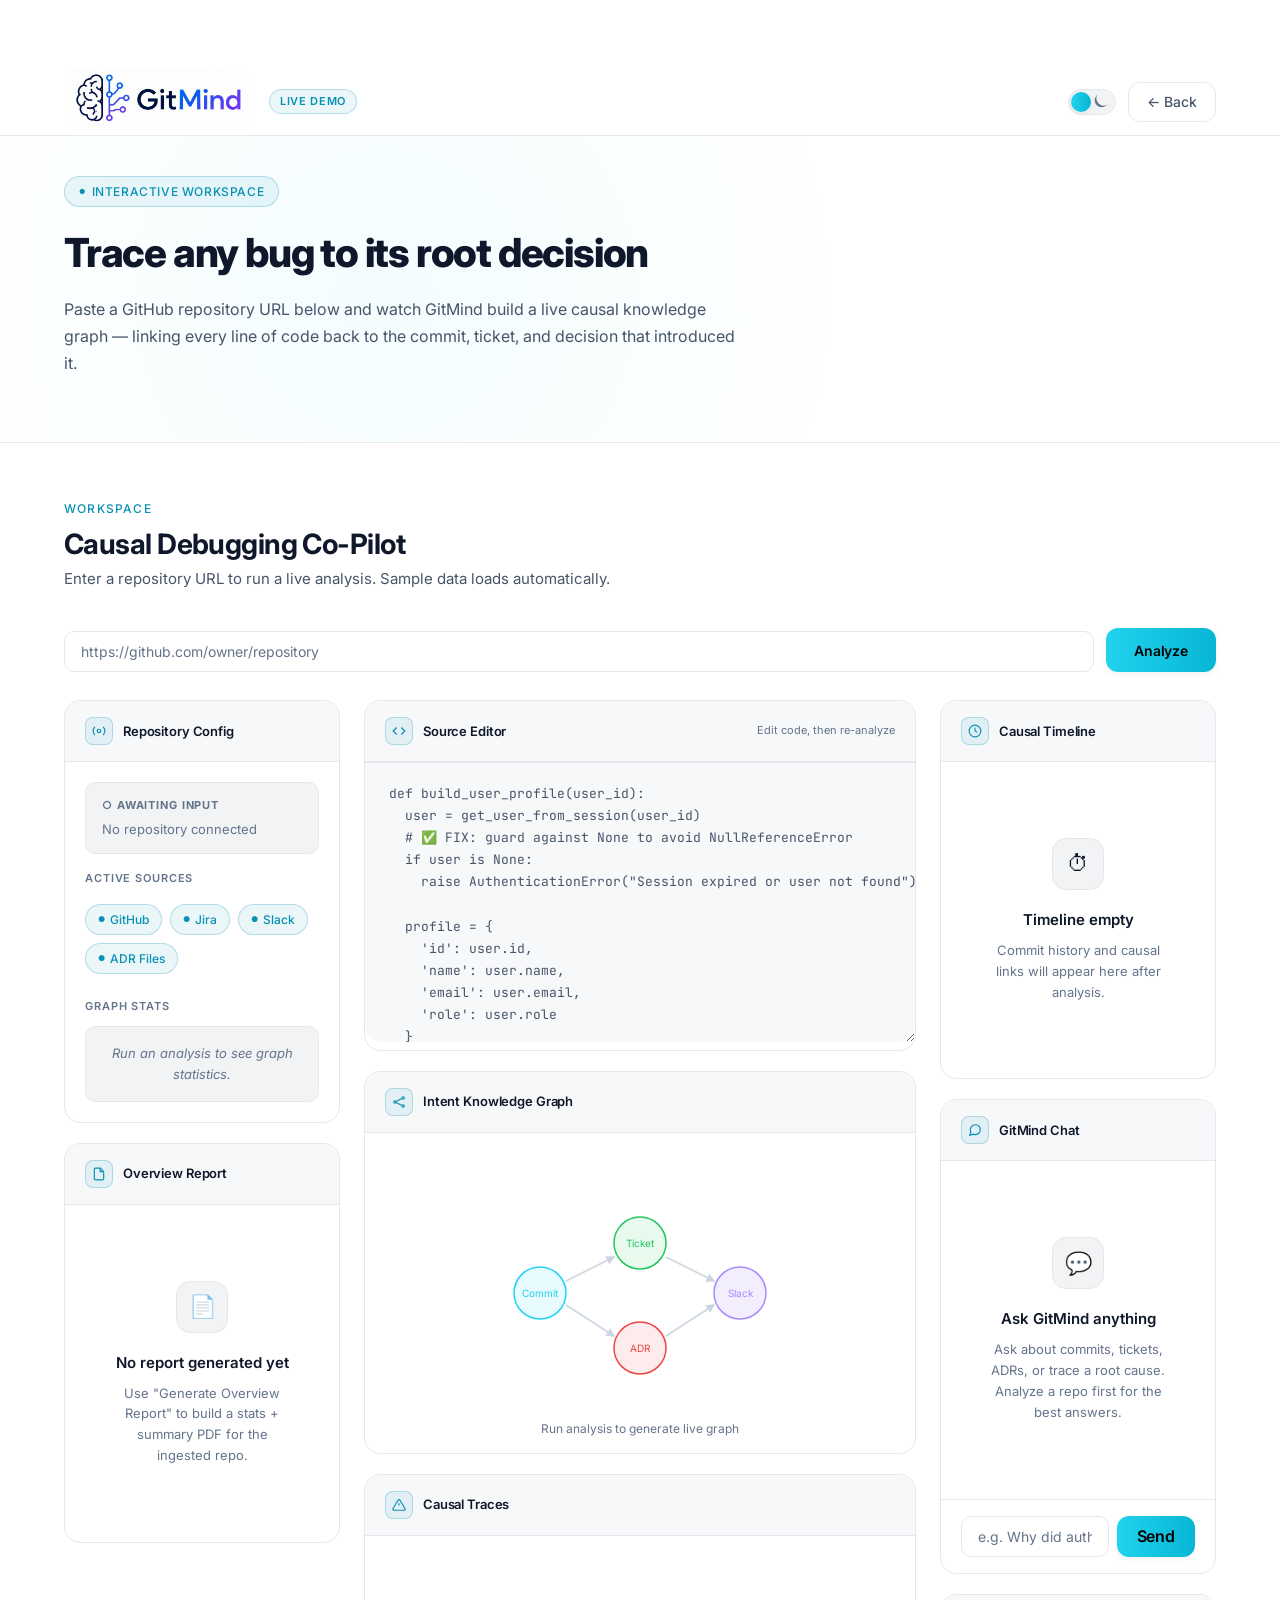
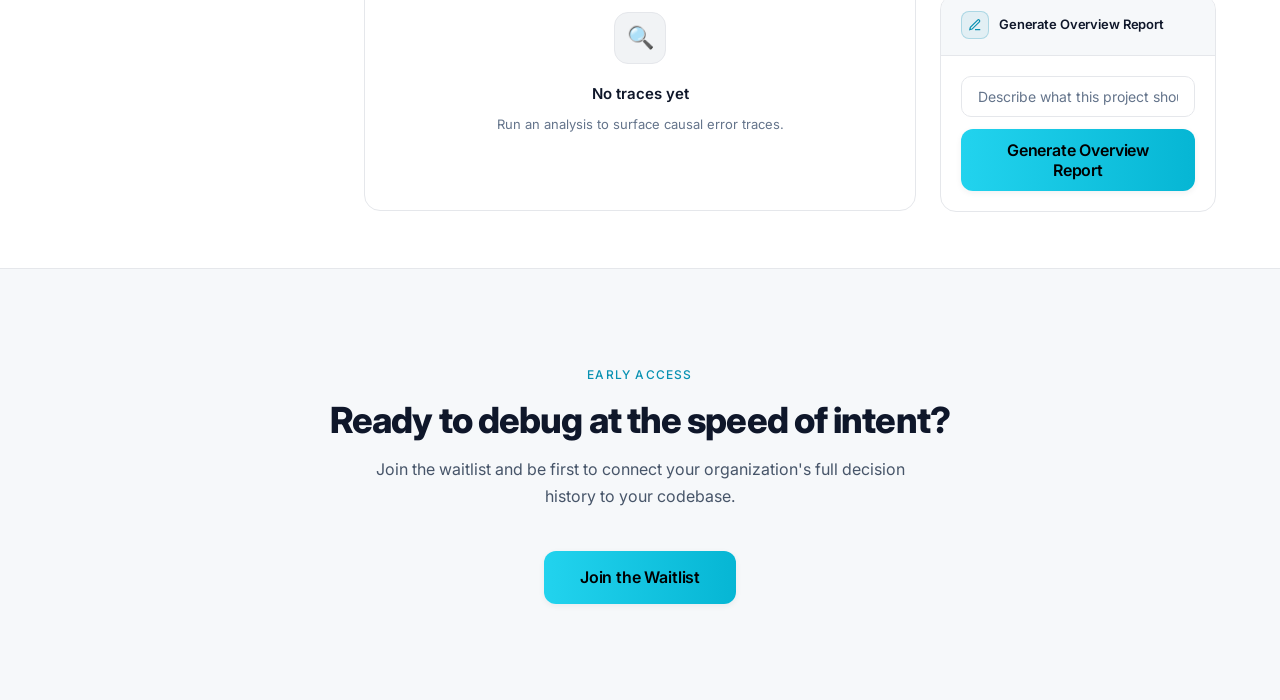
==== commit 3800780c: "Update icon in demo.html" ====
--- a/frontend/demo.html
+++ b/frontend/demo.html
@@ -23,7 +23,17 @@
   <button type="button" id="themeToggle" class="gm-theme-toggle" aria-label="Toggle Gen Z mode" aria-pressed="false">
     <span class="gm-theme-toggle-track">
       <svg class="gm-theme-icon gm-theme-icon-sun" width="12" height="12" viewBox="0 0 24 24" fill="none" stroke="currentColor" stroke-width="2" stroke-linecap="round" stroke-linejoin="round"><circle cx="12" cy="12" r="4"/><path d="M12 2v2M12 20v2M4.93 4.93l1.41 1.41M17.66 17.66l1.41 1.41M2 12h2M20 12h2M6.34 17.66l-1.41 1.41M19.07 4.93l-1.41 1.41"/></svg>
-      <span class="gm-theme-icon gm-theme-icon-genz" aria-hidden="true">&#128526;</span>
+      <span class="gm-theme-icon gm-theme-icon-genz" aria-hidden="true">
+  <svg
+    xmlns="http://www.w3.org/2000/svg"
+    width="18"
+    height="18"
+    viewBox="0 0 24 24"
+    fill="currentColor"
+  >
+    <path d="M21.75 15.5A9.75 9.75 0 0 1 8.5 2.25a.75.75 0 0 0-.86.98A8.25 8.25 0 1 0 20.77 16.36a.75.75 0 0 0 .98-.86z"/>
+  </svg>
+</span>
       <span class="gm-theme-toggle-thumb"></span>
     </span>
   </button>
--- a/frontend/style.css
+++ b/frontend/style.css
@@ -243,8 +243,9 @@
 }
 
 /* ── Theme Toggle Switch ──────────────────────────────────────
-   Slider: sun on the left, moon on the right, thumb slides right
-   and the page switches to [data-theme="dark"] when active. */
+   Slider: sun icon on the left, sunglasses (Gen Z mode) on the
+   right, thumb slides right and the page switches to
+   [data-theme="dark"] when active. */
 .gm-theme-toggle {
   background: none; border: none; padding: 0; cursor: pointer;
   display: inline-flex; align-items: center; flex-shrink: 0;
@@ -255,15 +256,17 @@
   background: var(--bg-hover);
   border: 1px solid var(--border);
   position: relative;
-  display: inline-flex; align-items: center;
-  padding: 0 5px;
   transition: background-color 0.25s ease, border-color 0.25s ease;
 }
 .gm-theme-icon {
-  position: relative; z-index: 1;
+  position: absolute; top: 50%; transform: translateY(-50%);
+  display: flex; align-items: center; justify-content: center;
+  font-size: 12px; line-height: 1;
   color: var(--text-muted);
   transition: color 0.25s ease;
 }
+.gm-theme-icon-sun  { left: 6px; }
+.gm-theme-icon-genz { right: 6px; }
 .gm-theme-toggle-thumb {
   position: absolute; top: 2px; left: 2px;
   width: 20px; height: 20px; border-radius: 50%;
@@ -271,6 +274,7 @@
   box-shadow: var(--shadow-sm);
   transform: translateX(0);
   transition: transform 0.25s ease;
+  z-index: 2;
 }
 [data-theme="dark"] .gm-theme-toggle-thumb { transform: translateX(22px); }
 .gm-theme-toggle:hover .gm-theme-toggle-track { border-color: var(--accent-border); }
@@ -858,6 +862,7 @@
 }
 
 .dm-tl-item  { position: relative; margin-bottom: 24px; }
+.dm-tl-item:last-child { margin-bottom: 0; }
 
 .dm-tl-dot {
   position: absolute; left: -24px; top: 4px;
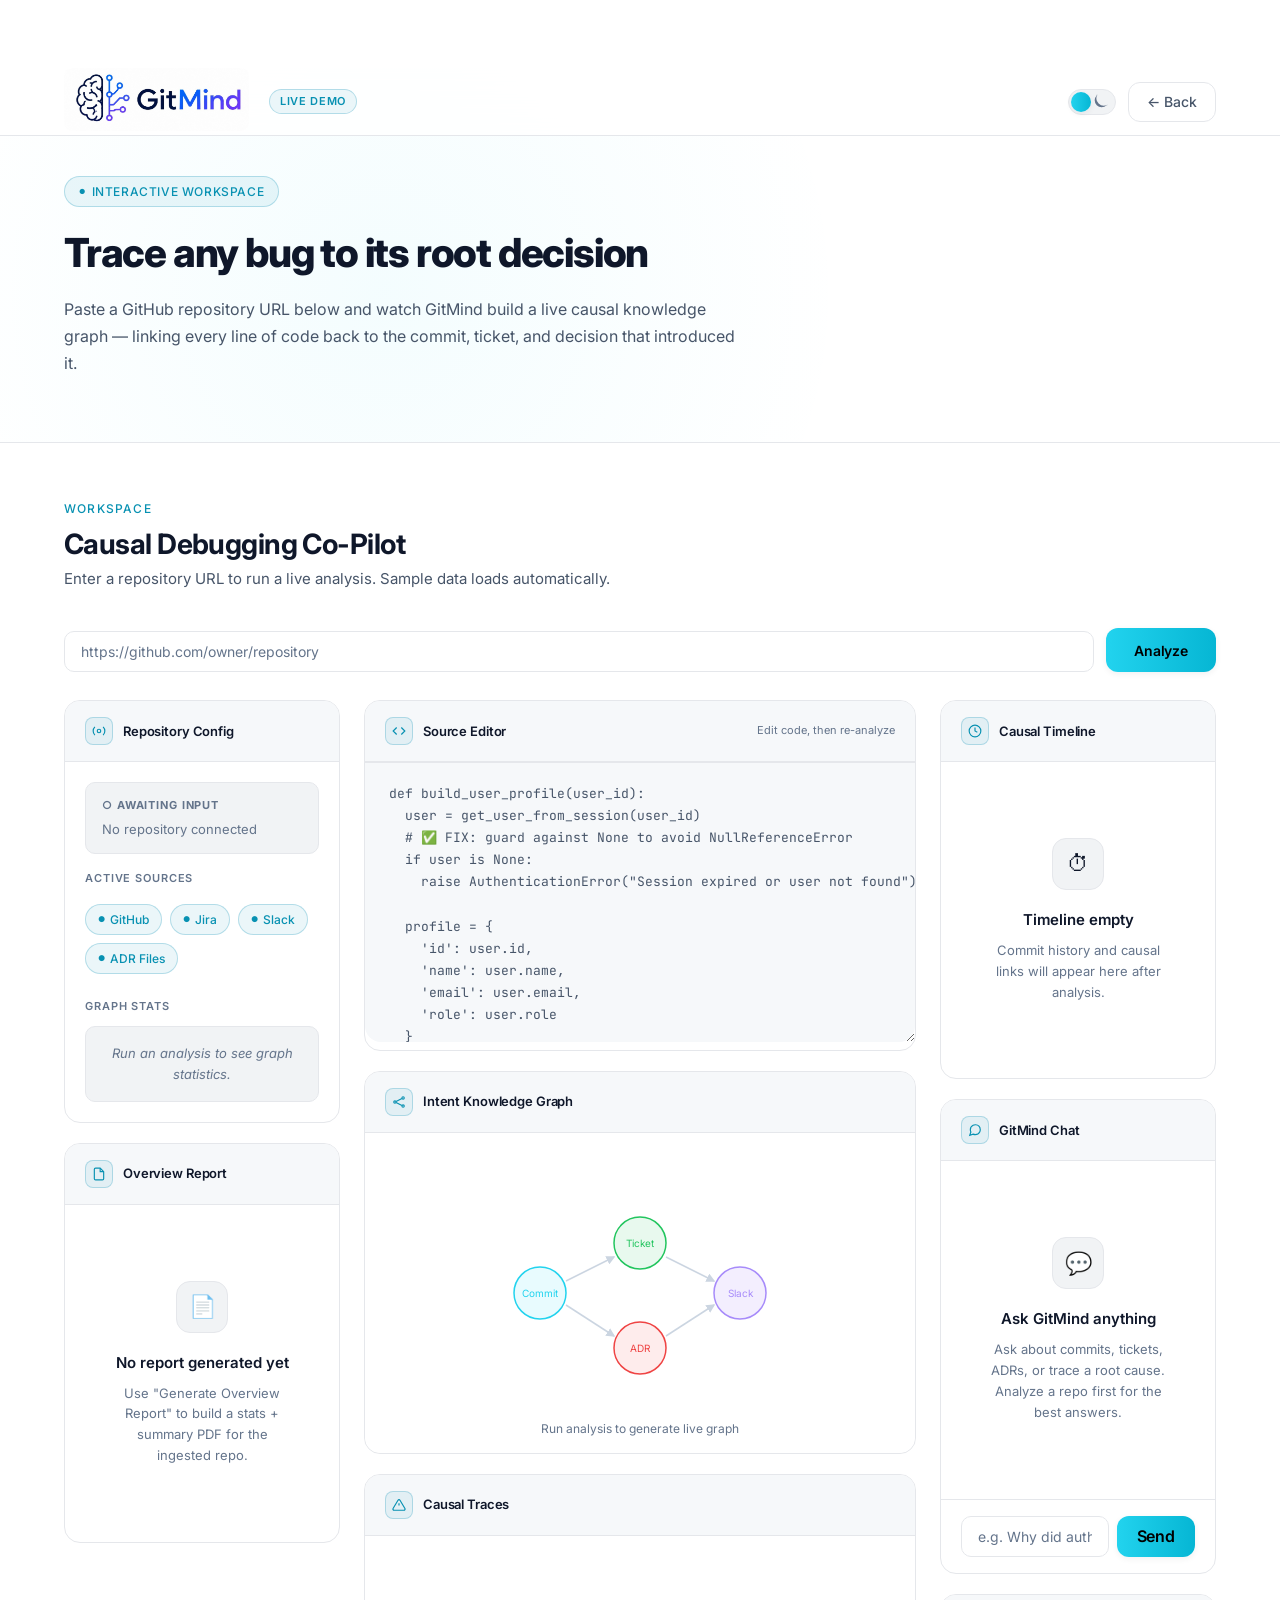
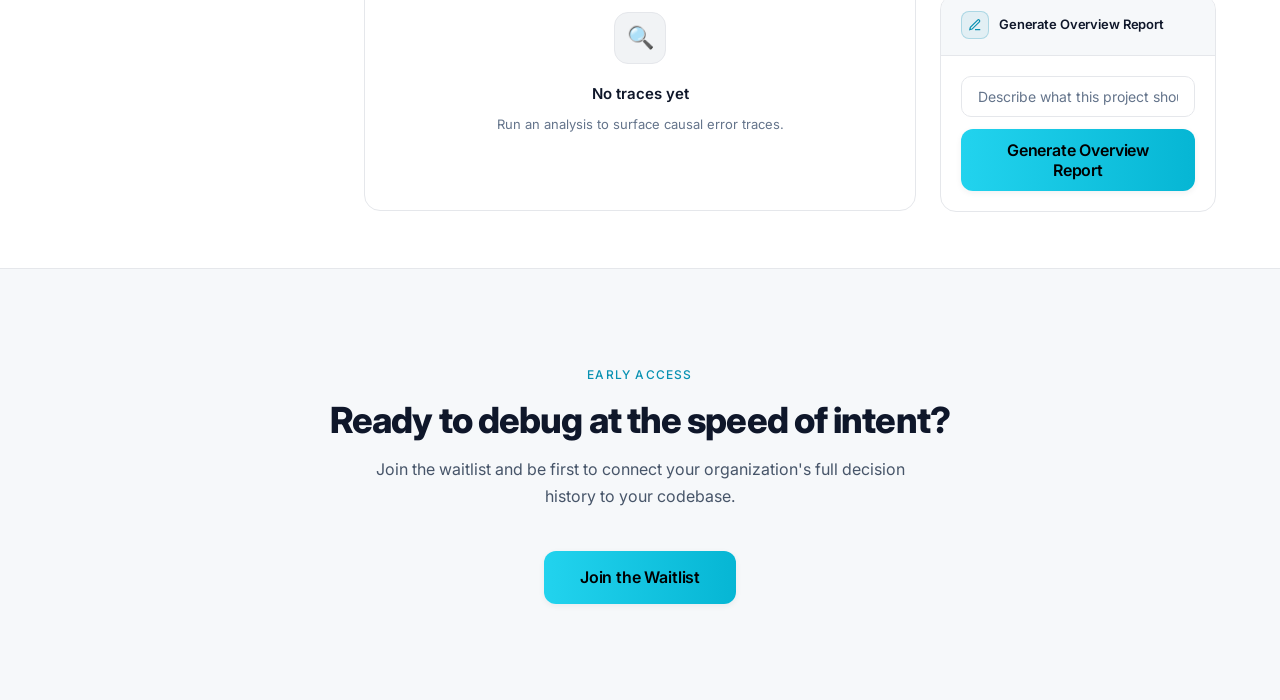
==== commit 3869d4f6: "Enhance repo URL input with wrapper and history dropdown Updated the repository URL input field with" ====
--- a/frontend/demo.html
+++ b/frontend/demo.html
@@ -63,7 +63,10 @@
   <div class="dm-sub">Enter a repository URL to run a live analysis. Sample data loads automatically.</div>
 
   <form id="analyzeForm" class="dm-input-row" autocomplete="off">
-    <input type="text" id="repoUrlInput" class="gm-text-input" placeholder="https://github.com/owner/repository" aria-label="GitHub Repository URL">
+    <div id="repoUrlWrap" style="position:relative;flex:1;min-width:240px;">
+      <input type="text" id="repoUrlInput" class="gm-text-input" style="width:100%;" placeholder="https://github.com/owner/repository" aria-label="GitHub Repository URL">
+      <div id="repoUrlHistory" style="display:none;position:absolute;left:0;right:0;top:calc(100% + 6px);z-index:40;background:var(--bg-code);border:1px solid var(--border);border-radius:10px;box-shadow:0 8px 24px rgba(0,0,0,.25);max-height:260px;overflow-y:auto;"></div>
+    </div>
     <div id="repoUrlError" class="dm-banner-error" style="display:none;margin-top:8px;"></div>
 
     <button type="submit" class="gm-btn dm-analyze-btn" id="analyzeBtn">Analyze</button>
